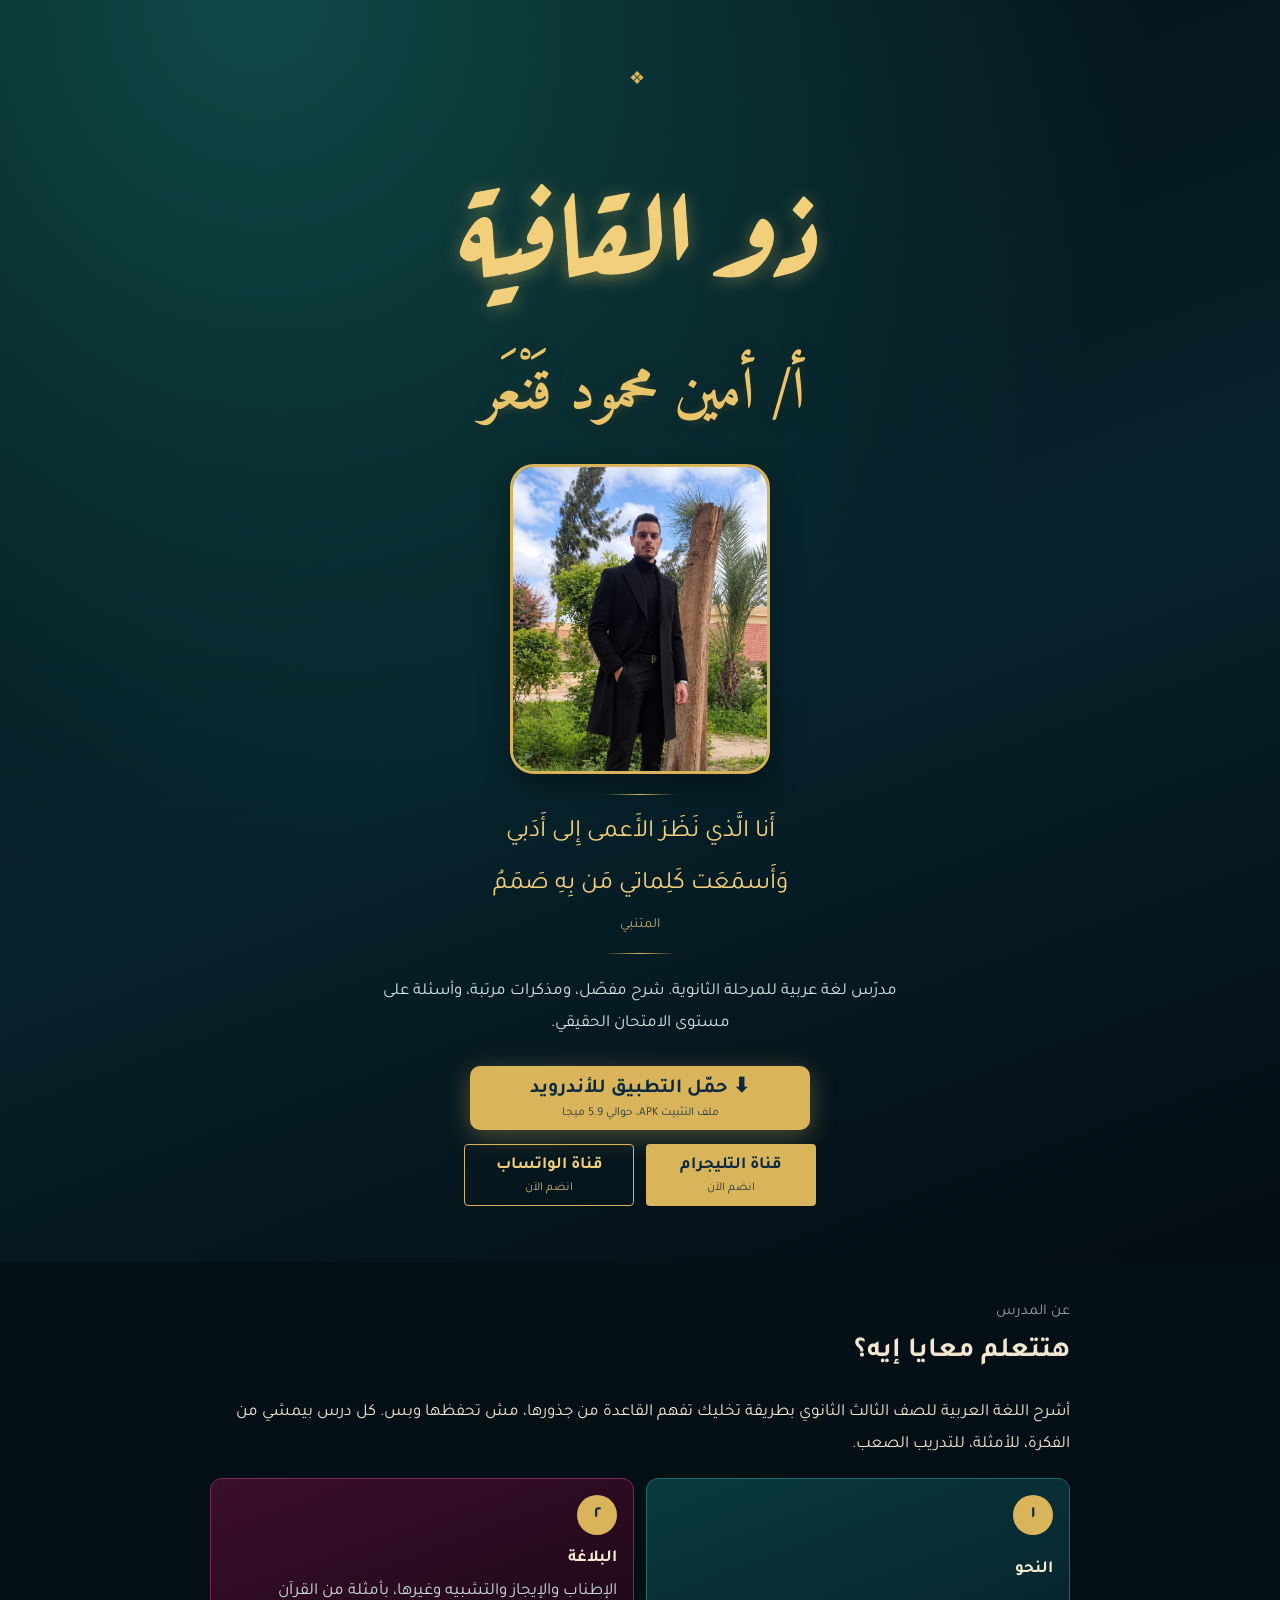
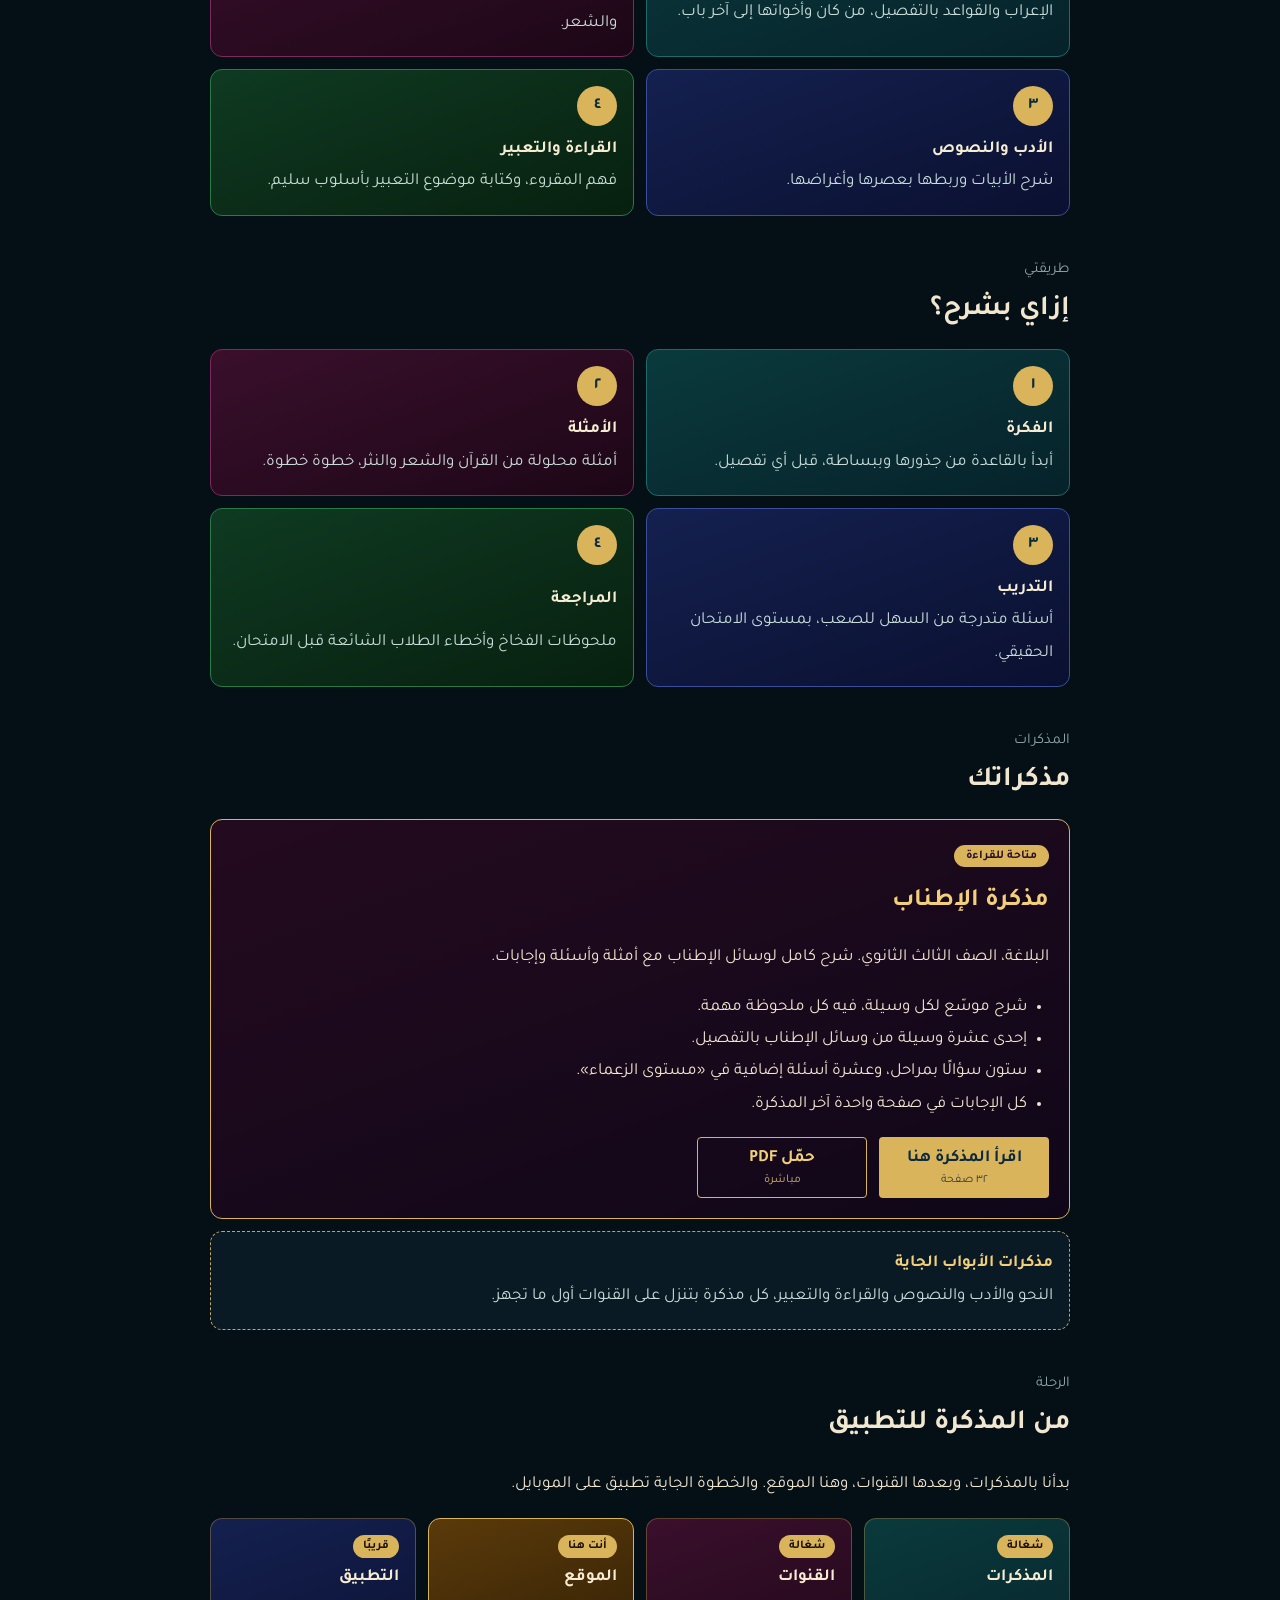
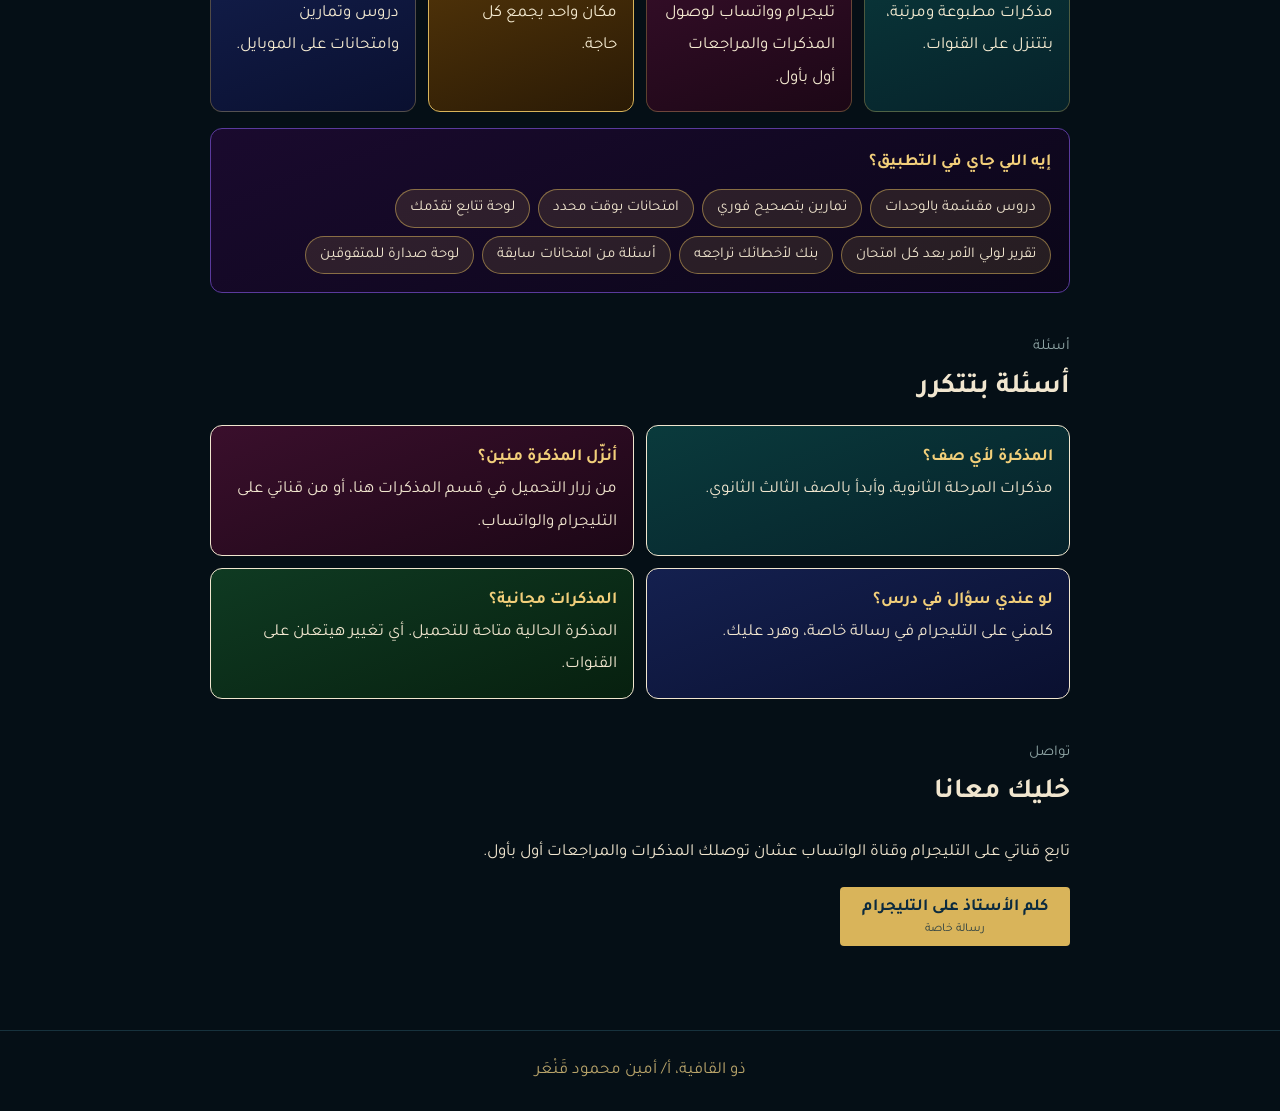
==== index.html @ b5feafe2 "Memo v7, APK" ====
<!doctype html><html lang="ar" dir="rtl"><head><meta charset="utf-8"><meta name="viewport" content="width=device-width,initial-scale=1"><title>ذو القافية | أ/ أمين محمود قَنْعَر، مدرّس لغة عربية للثانوية</title><meta name="description" content="مدرّس لغة عربية للمرحلة الثانوية. شرح مفصّل، ومذكرات مرتبة، وأسئلة على مستوى الامتحان الحقيقي."><meta name="theme-color" content="#050f16"><link rel="manifest" href="/manifest.webmanifest"><link rel="apple-touch-icon" href="/icons/apple-touch-icon.png"><meta name="mobile-web-app-capable" content="yes"><meta name="apple-mobile-web-app-capable" content="yes"><meta property="og:title" content="ذو القافية | أ/ أمين محمود قَنْعَر، مدرّس لغة عربية للثانوية"><meta property="og:description" content="مدرّس لغة عربية للمرحلة الثانوية. شرح مفصّل، ومذكرات مرتبة، وأسئلة على مستوى الامتحان الحقيقي."><meta property="og:locale" content="ar_EG"><link rel="preload" href="/fonts/Tajawal-Regular.ttf" as="font" type="font/ttf" crossorigin><link rel="stylesheet" href="/style.css?v=3"></head><body>
<header class="hero"><div class="orn" aria-hidden="true">❖</div><h1 class="brand"><img src="/img/title.png" alt="ذو القافية" width="1000" height="429"></h1><p class="name"><img src="/img/name.png?v=2" alt="أ/ أمين محمود قَنْعَر" width="500" height="115"></p><div class="photo"><img src="/img/amin.jpg" alt="أ/ أمين محمود قَنْعَر، بمعطف أسود في حديقة"></div>
<blockquote class="verse" style="margin-inline:auto"><span>أَنا الَّذي نَظَرَ الأَعمى إِلى أَدَبي</span><span>وَأَسمَعَت كَلِماتي مَن بِهِ صَمَمُ</span><cite>المتنبي</cite></blockquote>
<p class="bio">مدرّس لغة عربية للمرحلة الثانوية. شرح مفصّل، ومذكرات مرتبة، وأسئلة على مستوى الامتحان الحقيقي.</p><div class="apk"><a class="btn gold big" href="/app/Zualqafya.apk" download="Zualqafya.apk">⬇ حمّل التطبيق للأندرويد <small>ملف التثبيت APK، حوالي 5.9 ميجا</small></a></div><div class="actions"><a class="btn gold" href="https://t.me/zualqafya" target="_blank" rel="noopener">قناة التليجرام <small>انضم الآن</small></a><a class="btn ghost" href="https://whatsapp.com/channel/0029VbE182kFcow2emU0O00c" target="_blank" rel="noopener">قناة الواتساب <small>انضم الآن</small></a></div></header>
<main class="wrap">
<section class="blk"><p class="lab">عن المدرس</p><h2>هتتعلم معايا إيه؟</h2><p>أشرح اللغة العربية للصف الثالث الثانوي بطريقة تخليك تفهم القاعدة من جذورها، مش تحفظها وبس. كل درس بيمشي من الفكرة، للأمثلة، للتدريب الصعب.</p><div class="grid"><div class="card t0"><span class="num">١</span><strong>النحو</strong><span class="d">الإعراب والقواعد بالتفصيل، من كان وأخواتها إلى آخر باب.</span></div><div class="card t1"><span class="num">٢</span><strong>البلاغة</strong><span class="d">الإطناب والإيجاز والتشبيه وغيرها، بأمثلة من القرآن والشعر.</span></div><div class="card t2"><span class="num">٣</span><strong>الأدب والنصوص</strong><span class="d">شرح الأبيات وربطها بعصرها وأغراضها.</span></div><div class="card t3"><span class="num">٤</span><strong>القراءة والتعبير</strong><span class="d">فهم المقروء، وكتابة موضوع التعبير بأسلوب سليم.</span></div></div></section>
<section class="blk"><p class="lab">طريقتي</p><h2>إزاي بشرح؟</h2><div class="grid"><div class="card t0"><span class="num">١</span><strong>الفكرة</strong><span class="d">أبدأ بالقاعدة من جذورها وببساطة، قبل أي تفصيل.</span></div><div class="card t1"><span class="num">٢</span><strong>الأمثلة</strong><span class="d">أمثلة محلولة من القرآن والشعر والنثر، خطوة خطوة.</span></div><div class="card t2"><span class="num">٣</span><strong>التدريب</strong><span class="d">أسئلة متدرجة من السهل للصعب، بمستوى الامتحان الحقيقي.</span></div><div class="card t3"><span class="num">٤</span><strong>المراجعة</strong><span class="d">ملحوظات الفخاخ وأخطاء الطلاب الشائعة قبل الامتحان.</span></div></div></section>
<section class="blk" id="notes"><p class="lab">المذكرات</p><h2>مذكراتك</h2><div class="note"><span class="badge">متاحة للقراءة</span><h3>مذكرة الإطناب</h3><p>البلاغة، الصف الثالث الثانوي. شرح كامل لوسائل الإطناب مع أمثلة وأسئلة وإجابات.</p><ul><li>شرح موسّع لكل وسيلة، فيه كل ملحوظة مهمة.</li><li>إحدى عشرة وسيلة من وسائل الإطناب بالتفصيل.</li><li>ستون سؤالًا بمراحل، وعشرة أسئلة إضافية في «مستوى الزعماء».</li><li>كل الإجابات في صفحة واحدة آخر المذكرة.</li></ul><div class="actions" style="justify-content:flex-start;margin-top:16px"><a class="btn gold" href="/itnab/">اقرأ المذكرة هنا <small>٣٢ صفحة</small></a><a class="btn ghost" href="/itnab/Itnab-memo.pdf" download="مذكرة-الإطناب.pdf">حمّل PDF <small>مباشرة</small></a></div></div><div class="soon"><strong>مذكرات الأبواب الجاية</strong>النحو والأدب والنصوص والقراءة والتعبير، كل مذكرة بتنزل على القنوات أول ما تجهز.</div></section>
<section class="blk"><p class="lab">الرحلة</p><h2>من المذكرة للتطبيق</h2><p>بدأنا بالمذكرات، وبعدها القنوات، وهنا الموقع. والخطوة الجاية تطبيق على الموبايل.</p><ol class="road"><li class="rd t0"><span class="st">شغالة</span><strong>المذكرات</strong><span>مذكرات مطبوعة ومرتبة، بتتنزل على القنوات.</span></li><li class="rd t1"><span class="st">شغالة</span><strong>القنوات</strong><span>تليجرام وواتساب لوصول المذكرات والمراجعات أول بأول.</span></li><li class="rd t2"><span class="st">أنت هنا</span><strong>الموقع</strong><span>مكان واحد يجمع كل حاجة.</span></li><li class="rd t3"><span class="st">قريبًا</span><strong>التطبيق</strong><span>دروس وتمارين وامتحانات على الموبايل.</span></li></ol><div class="app"><strong>إيه اللي جاي في التطبيق؟</strong><ul class="chips"><li>دروس مقسّمة بالوحدات</li><li>تمارين بتصحيح فوري</li><li>امتحانات بوقت محدد</li><li>لوحة تتابع تقدّمك</li><li>تقرير لولي الأمر بعد كل امتحان</li><li>بنك لأخطائك تراجعه</li><li>أسئلة من امتحانات سابقة</li><li>لوحة صدارة للمتفوقين</li></ul></div></section>
<section class="blk"><p class="lab">أسئلة</p><h2>أسئلة بتتكرر</h2><div class="faq"><div class="q t0"><strong>المذكرة لأي صف؟</strong><span>مذكرات المرحلة الثانوية، وأبدأ بالصف الثالث الثانوي.</span></div><div class="q t1"><strong>أنزّل المذكرة منين؟</strong><span>من زرار التحميل في قسم المذكرات هنا، أو من قناتي على التليجرام والواتساب.</span></div><div class="q t2"><strong>لو عندي سؤال في درس؟</strong><span>كلمني على التليجرام في رسالة خاصة، وهرد عليك.</span></div><div class="q t3"><strong>المذكرات مجانية؟</strong><span>المذكرة الحالية متاحة للتحميل. أي تغيير هيتعلن على القنوات.</span></div></div></section>
<section class="blk"><p class="lab">تواصل</p><h2>خليك معانا</h2><p>تابع قناتي على التليجرام وقناة الواتساب عشان توصلك المذكرات والمراجعات أول بأول.</p><div class="actions" style="justify-content:flex-start"><a class="btn gold" href="https://t.me/AMAK_4" target="_blank" rel="noopener">كلم الأستاذ على التليجرام <small>رسالة خاصة</small></a></div></section>
</main><footer>ذو القافية، أ/ أمين محمود قَنْعَر</footer><script>if('serviceWorker' in navigator){addEventListener('load',()=>navigator.serviceWorker.register('/sw.js'))}</script></body></html>
---- style.css ----
@font-face{font-family:Tajawal;font-weight:400;src:url(/fonts/Tajawal-Regular.ttf) format("truetype");font-display:swap}
@font-face{font-family:Tajawal;font-weight:500;src:url(/fonts/Tajawal-Medium.ttf) format("truetype");font-display:swap}
@font-face{font-family:Tajawal;font-weight:700;src:url(/fonts/Tajawal-Bold.ttf) format("truetype");font-display:swap}
*{box-sizing:border-box}
html,body{margin:0;background:#050f16;color:#f1e6cf;font-family:Tajawal,"Segoe UI",Tahoma,sans-serif;font-size:17px;line-height:1.9}
a{color:inherit}
.wrap{max-width:900px;margin:0 auto;padding:0 20px 40px}
.hero{text-align:center;color:#f6ecd2;padding:44px 20px 40px;background:radial-gradient(circle at 20% 0%,#0f4a48 0%,transparent 55%),linear-gradient(160deg,#040d14 0%,#07222b 55%,#040c12 100%)}
.orn{color:#d9b45a;letter-spacing:.3em;font-size:18px}
.brand{margin:8px 0 0;line-height:0}.brand img{display:block;width:min(100%,520px);height:auto;margin:0 auto}
.name{font-family:Amiri,serif;font-size:34px;line-height:1.5;margin:0 0 14px;font-weight:700;color:#e9c46a;letter-spacing:.5px;text-shadow:0 2px 14px rgba(233,196,106,.35)}
.photo{width:220px;height:260px;margin:20px auto;border-radius:24px;overflow:hidden;border:3px solid #d9b45a;box-shadow:0 10px 30px rgba(0,0,0,.4)}
.photo img{width:100%;height:100%;object-fit:cover;object-position:50% 22%;display:block}
.verse{margin:0 auto 22px;max-width:560px;display:flex;flex-direction:column;gap:4px;font-size:21px;color:#f2cf7a}
.verse:before,.verse:after{content:"";display:block;width:72px;height:1px;margin:0 auto;background:linear-gradient(90deg,transparent,#d9b45a,transparent)}
.verse:before{margin-bottom:10px}.verse:after{margin-top:10px}
.verse cite{font-style:normal;font-size:14px;color:#b9a46a}
.bio{max-width:520px;margin:0 auto 24px;color:#d7e4e2}
.actions{display:flex;flex-wrap:wrap;gap:12px;justify-content:center}
.btn{display:inline-flex;flex-direction:column;align-items:center;justify-content:center;min-height:48px;min-width:170px;padding:8px 22px;border-radius:4px;font-weight:700;text-decoration:none;line-height:1.5}
.btn small{font-weight:400;font-size:12px;opacity:.85}
.gold{background:#d9b45a;color:#0b2a3f}.ghost{border:1px solid #d9b45a;color:#f2cf7a}
.btn:hover{filter:brightness(1.1)}
section.blk{padding:36px 0 4px}
.lab{margin:0;color:#8fa5a5;font-size:15px}
h2{margin:0 0 10px;font-size:28px;font-weight:700;color:#f1e6cf}
.grid{display:grid;gap:12px;grid-template-columns:1fr;margin-top:12px}
.card{display:grid;grid-template-columns:40px 1fr;column-gap:12px;padding:16px;border-radius:12px;border:1px solid;color:#f6ecd2}
.card .num{grid-row:span 2;width:40px;height:40px;border-radius:50%;background:#d9b45a;color:#0b2a3f;display:flex;align-items:center;justify-content:center;font-weight:700}
.card .d{color:#c9dcd9}
.t0{background:linear-gradient(160deg,#0a3a3c,#06222a);border-color:#1d6a68}
.t1{background:linear-gradient(160deg,#3a0f2c,#1c0716);border-color:#7a2a5c}
.t2{background:linear-gradient(160deg,#14204f,#0a1030);border-color:#3a4f9c}
.t3{background:linear-gradient(160deg,#0f3a22,#07200f);border-color:#2a7a48}
.note{padding:20px;border-radius:12px;background:linear-gradient(160deg,#240a1e,#0f0719);border:1px solid #d9b45a}
.badge{display:inline-block;padding:0 12px;border-radius:99px;background:#d9b45a;color:#2a0f27;font-weight:700;font-size:12px}
.note h3{margin:6px 0 8px;font-size:25px;color:#f2cf7a}
.note ul{padding-inline-start:22px;margin:8px 0}
.soon{margin-top:12px;padding:16px;border-radius:12px;background:#0a1a24;border:1px dashed #b9a46a;color:#c9dcd9}
.soon strong{display:block;color:#f2cf7a}
.road{list-style:none;margin:16px 0;padding:0;display:grid;gap:12px;grid-template-columns:1fr}
.road li.rd{display:flex;flex-direction:column;gap:4px;padding:16px;border-radius:12px;border:1px solid #d9b45a55;color:#f6ecd2}
.road .st{align-self:flex-start;padding:0 10px;border-radius:99px;background:#d9b45a;color:#1a0f05;font-size:12px;font-weight:700}
.app{padding:18px;border-radius:12px;background:linear-gradient(160deg,#1a0a2e,#0a0618);border:1px solid #5a3a9c}
.app strong{display:block;color:#f2cf7a;margin-bottom:10px}
.chips{list-style:none;margin:0;padding:0;display:flex;flex-wrap:wrap;gap:8px}
.chips li{padding:4px 14px;border-radius:99px;background:#d9b45a22;border:1px solid #d9b45a88;font-size:15px}
.faq{display:grid;gap:12px}
.q{padding:16px;border-radius:12px;border:1px solid;display:flex;flex-direction:column}.q strong{color:#f2cf7a}
footer{margin-top:40px;padding:24px 20px;text-align:center;color:#b9a46a;border-top:1px solid #17323d}
.pages{display:grid;gap:20px;max-width:760px;margin:0 auto}
.page{margin:0;scroll-margin-top:16px}.page img{display:block;width:100%;height:auto;border-radius:6px;border:1px solid #d9b45a55;background:#fff;box-shadow:0 8px 24px rgba(0,0,0,.45)}
.page figcaption{margin-top:6px;text-align:center;color:#8fa5a5;font-size:14px}
.jump{display:flex;flex-wrap:wrap;gap:6px;margin:12px 0 20px}
.jump a{min-width:38px;padding:4px 0;text-align:center;border-radius:8px;background:#08222b;border:1px solid #17434b;color:#f2cf7a;text-decoration:none}
.vh{font-size:30px;color:#f2cf7a;margin:4px 0 6px}
@media(min-width:768px){.grid,.faq{grid-template-columns:repeat(2,1fr)}.card{grid-template-columns:1fr}.card .num{grid-row:auto;margin-bottom:8px}.road{grid-template-columns:repeat(4,1fr)}.hero{padding:64px 36px 56px}.photo{width:260px;height:310px}.verse{font-size:25px}}
.road li.t0{background:linear-gradient(160deg,#0a3a3c,#06222a)}.road li.t1{background:linear-gradient(160deg,#3a0f2c,#1c0716)}.road li.t2{background:linear-gradient(160deg,#5a3a0a,#2a1a05);border-color:#d9b45a}.road li.t3{background:linear-gradient(160deg,#14204f,#0a1030)}
.q.t0,.q.t1,.q.t2,.q.t3{border-width:1px}

.name{margin:0 0 14px;line-height:0}.name img{max-width:86%;height:auto}

.apk{display:flex;justify-content:center;margin:26px 0 14px}.btn.big{min-width:min(86%,340px);min-height:60px;font-size:20px;border-radius:10px;box-shadow:0 6px 26px rgba(217,180,90,.35)}
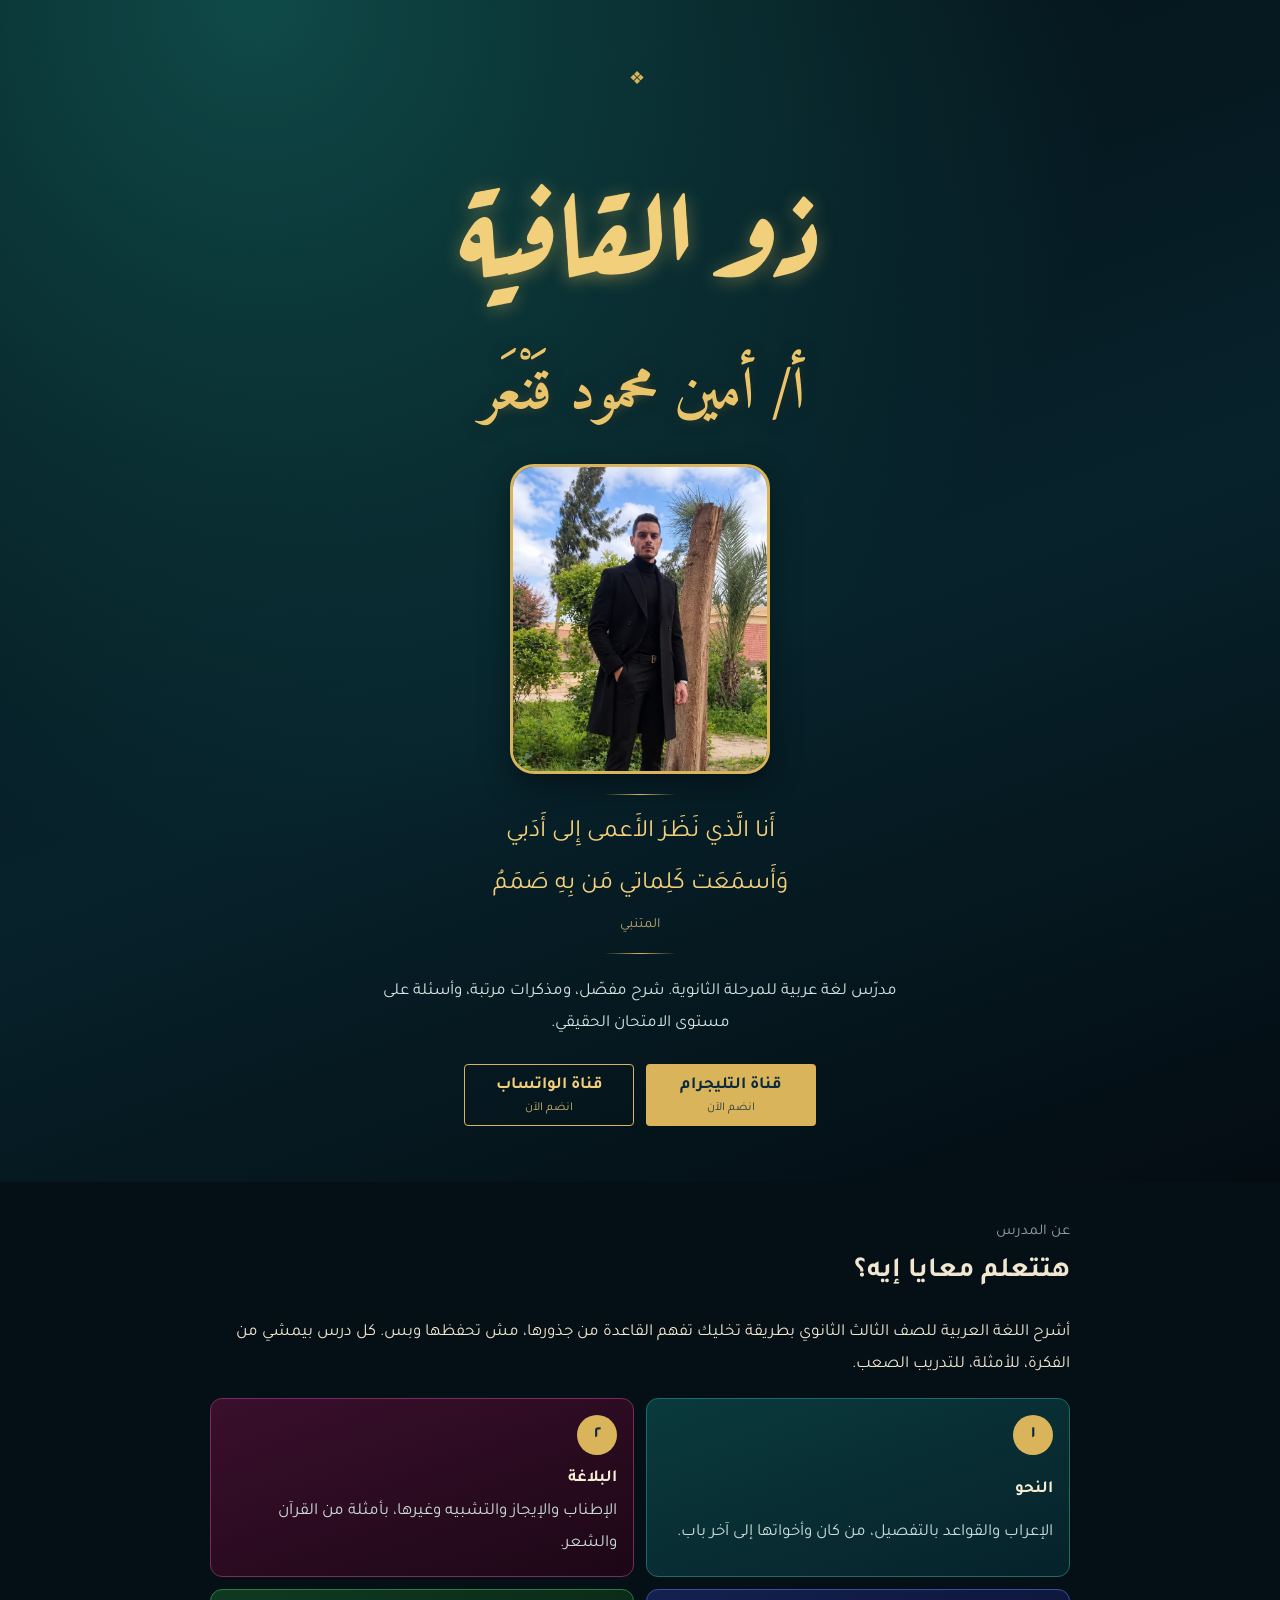
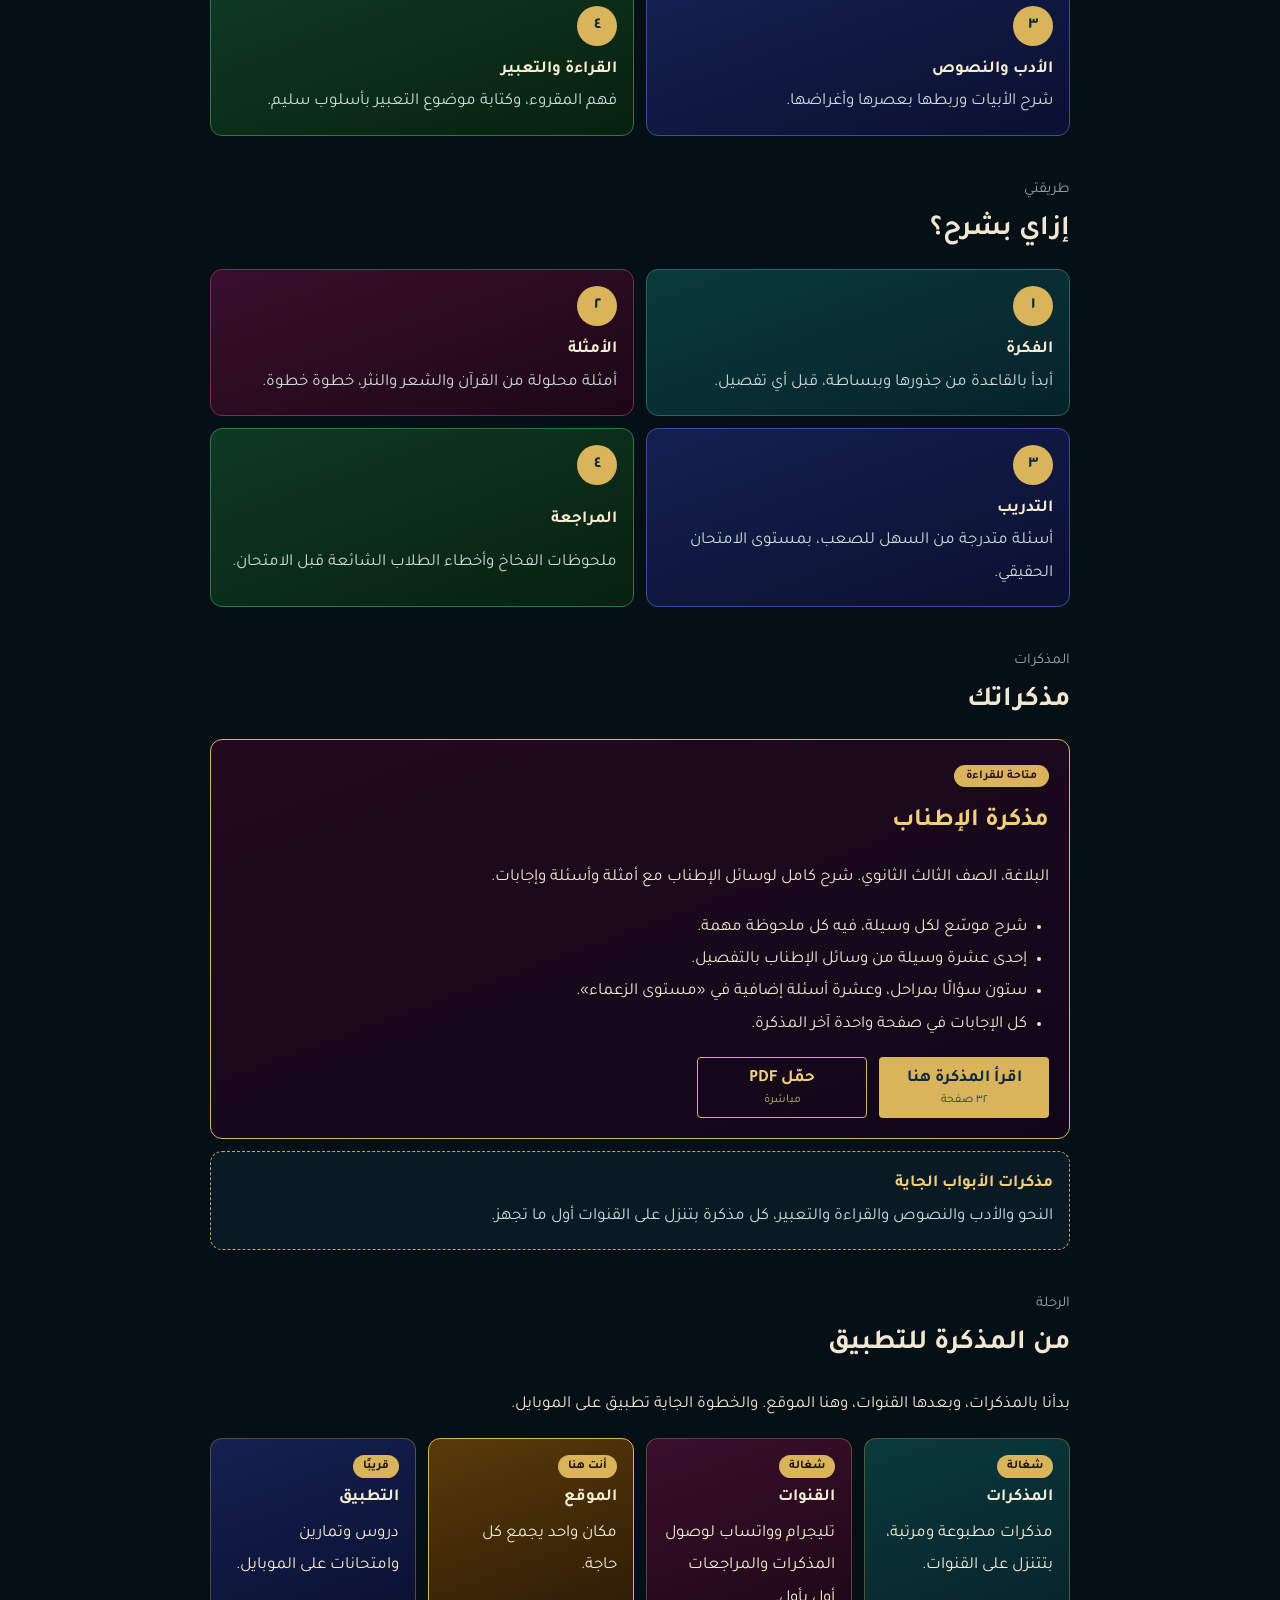
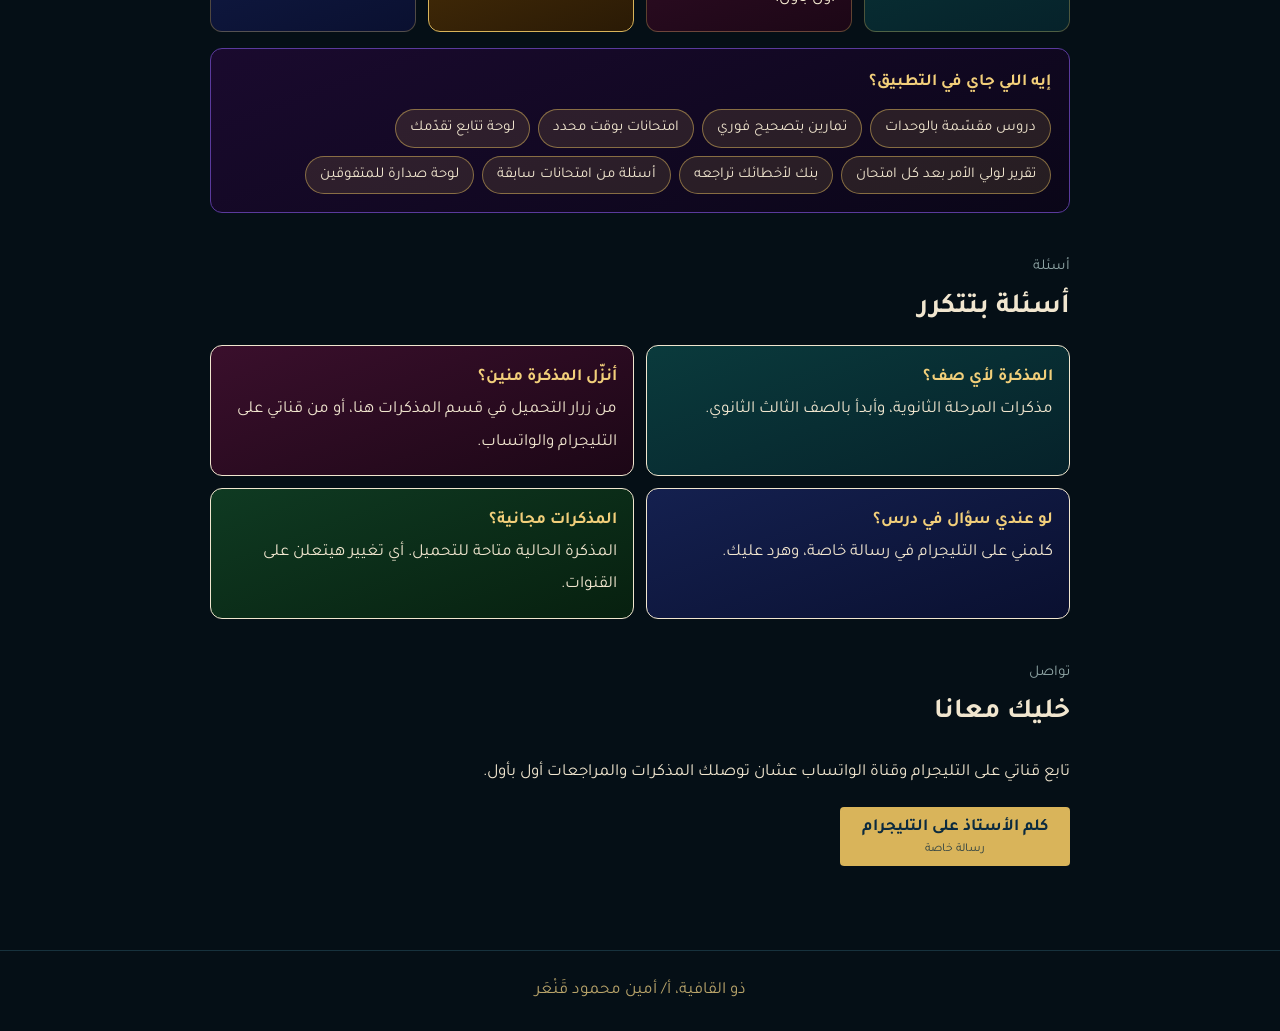
==== commit bab9f351: "Memo v7 (no apk test)" ====
--- a/index.html
+++ b/index.html
@@ -1,7 +1,7 @@
 <!doctype html><html lang="ar" dir="rtl"><head><meta charset="utf-8"><meta name="viewport" content="width=device-width,initial-scale=1"><title>ذو القافية | أ/ أمين محمود قَنْعَر، مدرّس لغة عربية للثانوية</title><meta name="description" content="مدرّس لغة عربية للمرحلة الثانوية. شرح مفصّل، ومذكرات مرتبة، وأسئلة على مستوى الامتحان الحقيقي."><meta name="theme-color" content="#050f16"><link rel="manifest" href="/manifest.webmanifest"><link rel="apple-touch-icon" href="/icons/apple-touch-icon.png"><meta name="mobile-web-app-capable" content="yes"><meta name="apple-mobile-web-app-capable" content="yes"><meta property="og:title" content="ذو القافية | أ/ أمين محمود قَنْعَر، مدرّس لغة عربية للثانوية"><meta property="og:description" content="مدرّس لغة عربية للمرحلة الثانوية. شرح مفصّل، ومذكرات مرتبة، وأسئلة على مستوى الامتحان الحقيقي."><meta property="og:locale" content="ar_EG"><link rel="preload" href="/fonts/Tajawal-Regular.ttf" as="font" type="font/ttf" crossorigin><link rel="stylesheet" href="/style.css?v=3"></head><body>
 <header class="hero"><div class="orn" aria-hidden="true">❖</div><h1 class="brand"><img src="/img/title.png" alt="ذو القافية" width="1000" height="429"></h1><p class="name"><img src="/img/name.png?v=2" alt="أ/ أمين محمود قَنْعَر" width="500" height="115"></p><div class="photo"><img src="/img/amin.jpg" alt="أ/ أمين محمود قَنْعَر، بمعطف أسود في حديقة"></div>
 <blockquote class="verse" style="margin-inline:auto"><span>أَنا الَّذي نَظَرَ الأَعمى إِلى أَدَبي</span><span>وَأَسمَعَت كَلِماتي مَن بِهِ صَمَمُ</span><cite>المتنبي</cite></blockquote>
-<p class="bio">مدرّس لغة عربية للمرحلة الثانوية. شرح مفصّل، ومذكرات مرتبة، وأسئلة على مستوى الامتحان الحقيقي.</p><div class="apk"><a class="btn gold big" href="/app/Zualqafya.apk" download="Zualqafya.apk">⬇ حمّل التطبيق للأندرويد <small>ملف التثبيت APK، حوالي 5.9 ميجا</small></a></div><div class="actions"><a class="btn gold" href="https://t.me/zualqafya" target="_blank" rel="noopener">قناة التليجرام <small>انضم الآن</small></a><a class="btn ghost" href="https://whatsapp.com/channel/0029VbE182kFcow2emU0O00c" target="_blank" rel="noopener">قناة الواتساب <small>انضم الآن</small></a></div></header>
+<p class="bio">مدرّس لغة عربية للمرحلة الثانوية. شرح مفصّل، ومذكرات مرتبة، وأسئلة على مستوى الامتحان الحقيقي.</p><div class="actions"><a class="btn gold" href="https://t.me/zualqafya" target="_blank" rel="noopener">قناة التليجرام <small>انضم الآن</small></a><a class="btn ghost" href="https://whatsapp.com/channel/0029VbE182kFcow2emU0O00c" target="_blank" rel="noopener">قناة الواتساب <small>انضم الآن</small></a></div></header>
 <main class="wrap">
 <section class="blk"><p class="lab">عن المدرس</p><h2>هتتعلم معايا إيه؟</h2><p>أشرح اللغة العربية للصف الثالث الثانوي بطريقة تخليك تفهم القاعدة من جذورها، مش تحفظها وبس. كل درس بيمشي من الفكرة، للأمثلة، للتدريب الصعب.</p><div class="grid"><div class="card t0"><span class="num">١</span><strong>النحو</strong><span class="d">الإعراب والقواعد بالتفصيل، من كان وأخواتها إلى آخر باب.</span></div><div class="card t1"><span class="num">٢</span><strong>البلاغة</strong><span class="d">الإطناب والإيجاز والتشبيه وغيرها، بأمثلة من القرآن والشعر.</span></div><div class="card t2"><span class="num">٣</span><strong>الأدب والنصوص</strong><span class="d">شرح الأبيات وربطها بعصرها وأغراضها.</span></div><div class="card t3"><span class="num">٤</span><strong>القراءة والتعبير</strong><span class="d">فهم المقروء، وكتابة موضوع التعبير بأسلوب سليم.</span></div></div></section>
 <section class="blk"><p class="lab">طريقتي</p><h2>إزاي بشرح؟</h2><div class="grid"><div class="card t0"><span class="num">١</span><strong>الفكرة</strong><span class="d">أبدأ بالقاعدة من جذورها وببساطة، قبل أي تفصيل.</span></div><div class="card t1"><span class="num">٢</span><strong>الأمثلة</strong><span class="d">أمثلة محلولة من القرآن والشعر والنثر، خطوة خطوة.</span></div><div class="card t2"><span class="num">٣</span><strong>التدريب</strong><span class="d">أسئلة متدرجة من السهل للصعب، بمستوى الامتحان الحقيقي.</span></div><div class="card t3"><span class="num">٤</span><strong>المراجعة</strong><span class="d">ملحوظات الفخاخ وأخطاء الطلاب الشائعة قبل الامتحان.</span></div></div></section>
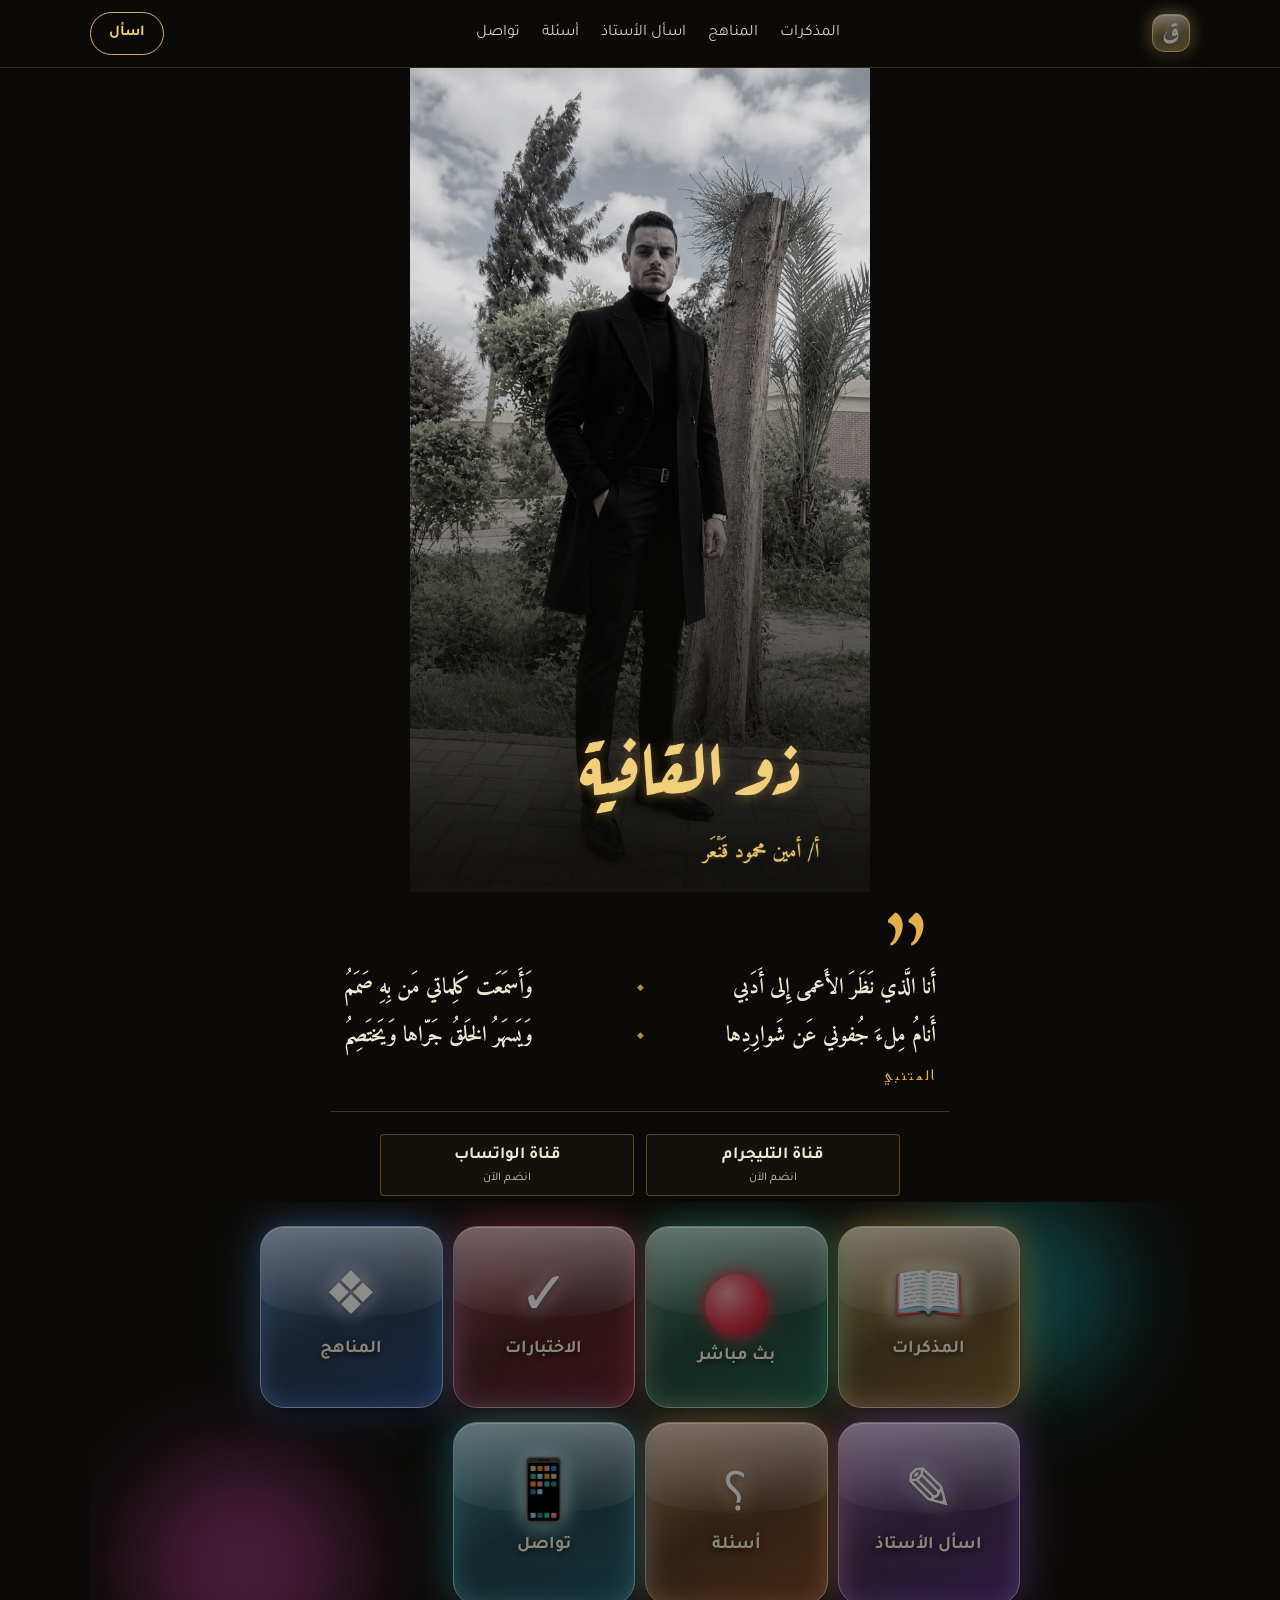
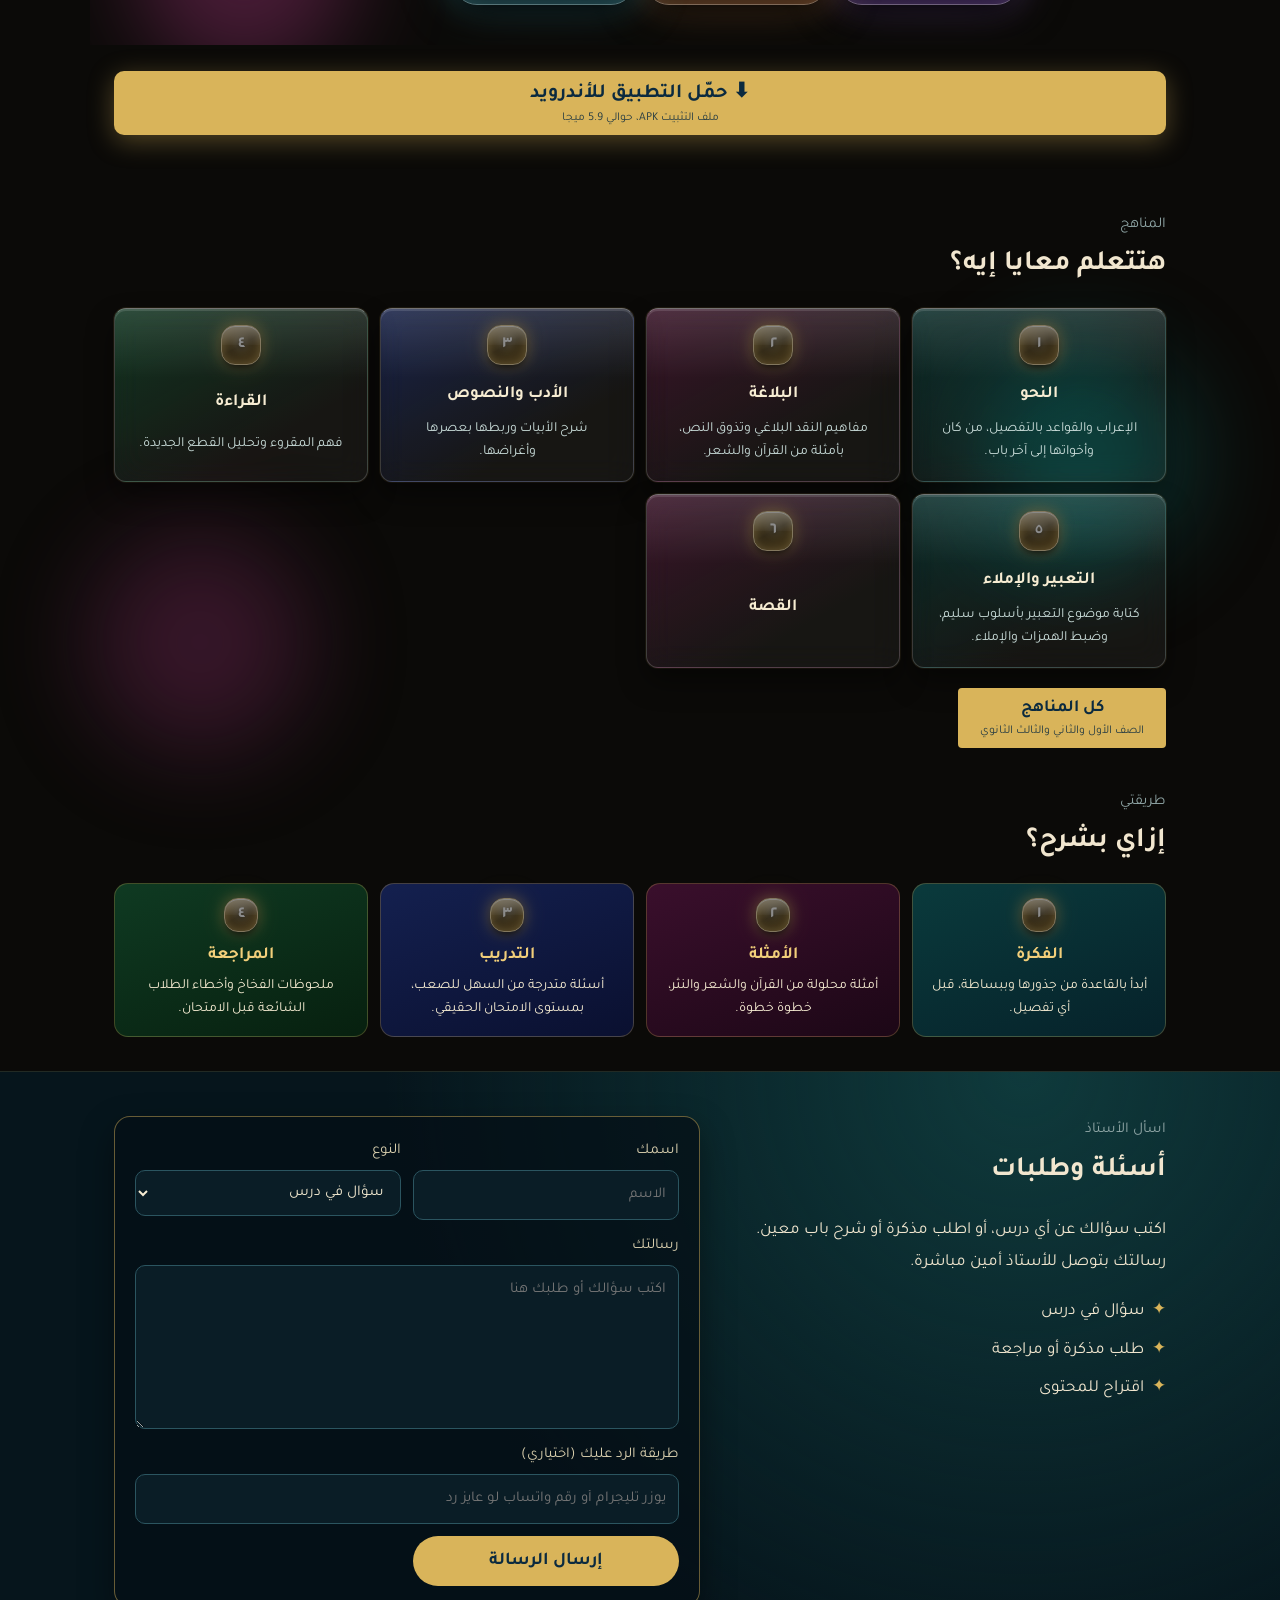
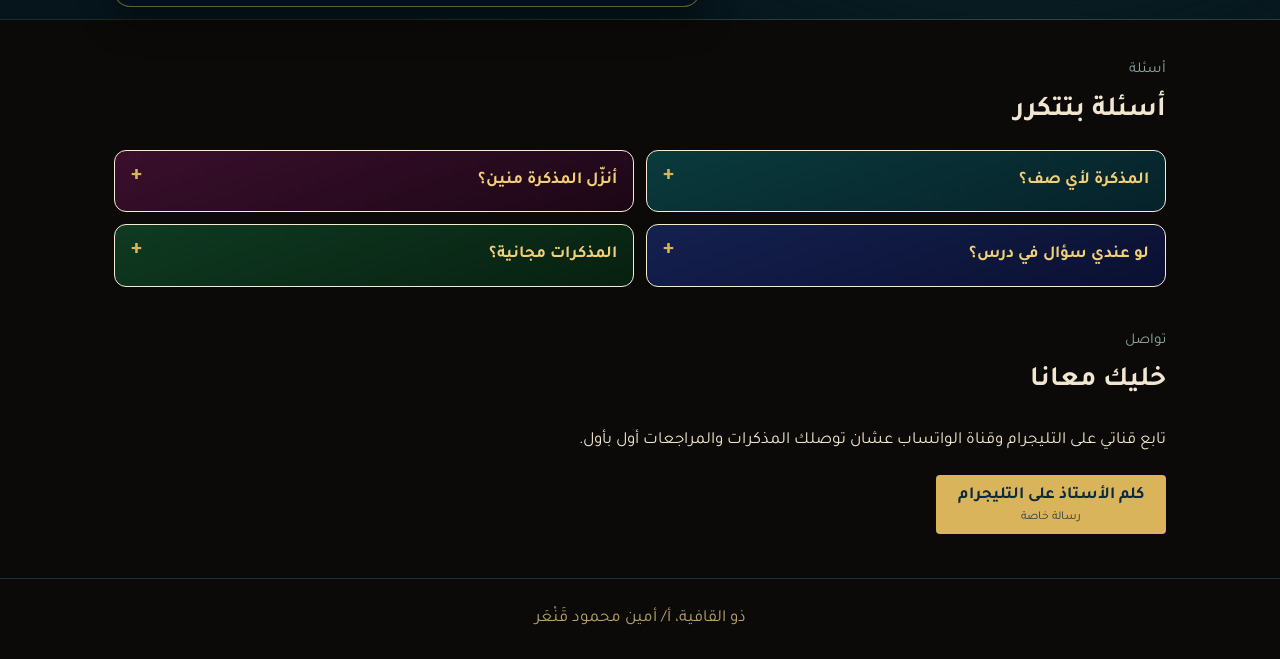
==== commit aa30b898: "concepts" ====
--- a/index.html
+++ b/index.html
@@ -1,12 +1,47 @@
-<!doctype html><html lang="ar" dir="rtl"><head><meta charset="utf-8"><meta name="viewport" content="width=device-width,initial-scale=1"><title>ذو القافية | أ/ أمين محمود قَنْعَر، مدرّس لغة عربية للثانوية</title><meta name="description" content="مدرّس لغة عربية للمرحلة الثانوية. شرح مفصّل، ومذكرات مرتبة، وأسئلة على مستوى الامتحان الحقيقي."><meta name="theme-color" content="#050f16"><link rel="manifest" href="/manifest.webmanifest"><link rel="apple-touch-icon" href="/icons/apple-touch-icon.png"><meta name="mobile-web-app-capable" content="yes"><meta name="apple-mobile-web-app-capable" content="yes"><meta property="og:title" content="ذو القافية | أ/ أمين محمود قَنْعَر، مدرّس لغة عربية للثانوية"><meta property="og:description" content="مدرّس لغة عربية للمرحلة الثانوية. شرح مفصّل، ومذكرات مرتبة، وأسئلة على مستوى الامتحان الحقيقي."><meta property="og:locale" content="ar_EG"><link rel="preload" href="/fonts/Tajawal-Regular.ttf" as="font" type="font/ttf" crossorigin><link rel="stylesheet" href="/style.css?v=3"></head><body>
-<header class="hero"><div class="orn" aria-hidden="true">❖</div><h1 class="brand"><img src="/img/title.png" alt="ذو القافية" width="1000" height="429"></h1><p class="name"><img src="/img/name.png?v=2" alt="أ/ أمين محمود قَنْعَر" width="500" height="115"></p><div class="photo"><img src="/img/amin.jpg" alt="أ/ أمين محمود قَنْعَر، بمعطف أسود في حديقة"></div>
-<blockquote class="verse" style="margin-inline:auto"><span>أَنا الَّذي نَظَرَ الأَعمى إِلى أَدَبي</span><span>وَأَسمَعَت كَلِماتي مَن بِهِ صَمَمُ</span><cite>المتنبي</cite></blockquote>
-<p class="bio">مدرّس لغة عربية للمرحلة الثانوية. شرح مفصّل، ومذكرات مرتبة، وأسئلة على مستوى الامتحان الحقيقي.</p><div class="actions"><a class="btn gold" href="https://t.me/zualqafya" target="_blank" rel="noopener">قناة التليجرام <small>انضم الآن</small></a><a class="btn ghost" href="https://whatsapp.com/channel/0029VbE182kFcow2emU0O00c" target="_blank" rel="noopener">قناة الواتساب <small>انضم الآن</small></a></div></header>
-<main class="wrap">
-<section class="blk"><p class="lab">عن المدرس</p><h2>هتتعلم معايا إيه؟</h2><p>أشرح اللغة العربية للصف الثالث الثانوي بطريقة تخليك تفهم القاعدة من جذورها، مش تحفظها وبس. كل درس بيمشي من الفكرة، للأمثلة، للتدريب الصعب.</p><div class="grid"><div class="card t0"><span class="num">١</span><strong>النحو</strong><span class="d">الإعراب والقواعد بالتفصيل، من كان وأخواتها إلى آخر باب.</span></div><div class="card t1"><span class="num">٢</span><strong>البلاغة</strong><span class="d">الإطناب والإيجاز والتشبيه وغيرها، بأمثلة من القرآن والشعر.</span></div><div class="card t2"><span class="num">٣</span><strong>الأدب والنصوص</strong><span class="d">شرح الأبيات وربطها بعصرها وأغراضها.</span></div><div class="card t3"><span class="num">٤</span><strong>القراءة والتعبير</strong><span class="d">فهم المقروء، وكتابة موضوع التعبير بأسلوب سليم.</span></div></div></section>
-<section class="blk"><p class="lab">طريقتي</p><h2>إزاي بشرح؟</h2><div class="grid"><div class="card t0"><span class="num">١</span><strong>الفكرة</strong><span class="d">أبدأ بالقاعدة من جذورها وببساطة، قبل أي تفصيل.</span></div><div class="card t1"><span class="num">٢</span><strong>الأمثلة</strong><span class="d">أمثلة محلولة من القرآن والشعر والنثر، خطوة خطوة.</span></div><div class="card t2"><span class="num">٣</span><strong>التدريب</strong><span class="d">أسئلة متدرجة من السهل للصعب، بمستوى الامتحان الحقيقي.</span></div><div class="card t3"><span class="num">٤</span><strong>المراجعة</strong><span class="d">ملحوظات الفخاخ وأخطاء الطلاب الشائعة قبل الامتحان.</span></div></div></section>
-<section class="blk" id="notes"><p class="lab">المذكرات</p><h2>مذكراتك</h2><div class="note"><span class="badge">متاحة للقراءة</span><h3>مذكرة الإطناب</h3><p>البلاغة، الصف الثالث الثانوي. شرح كامل لوسائل الإطناب مع أمثلة وأسئلة وإجابات.</p><ul><li>شرح موسّع لكل وسيلة، فيه كل ملحوظة مهمة.</li><li>إحدى عشرة وسيلة من وسائل الإطناب بالتفصيل.</li><li>ستون سؤالًا بمراحل، وعشرة أسئلة إضافية في «مستوى الزعماء».</li><li>كل الإجابات في صفحة واحدة آخر المذكرة.</li></ul><div class="actions" style="justify-content:flex-start;margin-top:16px"><a class="btn gold" href="/itnab/">اقرأ المذكرة هنا <small>٣٢ صفحة</small></a><a class="btn ghost" href="/itnab/Itnab-memo.pdf" download="مذكرة-الإطناب.pdf">حمّل PDF <small>مباشرة</small></a></div></div><div class="soon"><strong>مذكرات الأبواب الجاية</strong>النحو والأدب والنصوص والقراءة والتعبير، كل مذكرة بتنزل على القنوات أول ما تجهز.</div></section>
-<section class="blk"><p class="lab">الرحلة</p><h2>من المذكرة للتطبيق</h2><p>بدأنا بالمذكرات، وبعدها القنوات، وهنا الموقع. والخطوة الجاية تطبيق على الموبايل.</p><ol class="road"><li class="rd t0"><span class="st">شغالة</span><strong>المذكرات</strong><span>مذكرات مطبوعة ومرتبة، بتتنزل على القنوات.</span></li><li class="rd t1"><span class="st">شغالة</span><strong>القنوات</strong><span>تليجرام وواتساب لوصول المذكرات والمراجعات أول بأول.</span></li><li class="rd t2"><span class="st">أنت هنا</span><strong>الموقع</strong><span>مكان واحد يجمع كل حاجة.</span></li><li class="rd t3"><span class="st">قريبًا</span><strong>التطبيق</strong><span>دروس وتمارين وامتحانات على الموبايل.</span></li></ol><div class="app"><strong>إيه اللي جاي في التطبيق؟</strong><ul class="chips"><li>دروس مقسّمة بالوحدات</li><li>تمارين بتصحيح فوري</li><li>امتحانات بوقت محدد</li><li>لوحة تتابع تقدّمك</li><li>تقرير لولي الأمر بعد كل امتحان</li><li>بنك لأخطائك تراجعه</li><li>أسئلة من امتحانات سابقة</li><li>لوحة صدارة للمتفوقين</li></ul></div></section>
-<section class="blk"><p class="lab">أسئلة</p><h2>أسئلة بتتكرر</h2><div class="faq"><div class="q t0"><strong>المذكرة لأي صف؟</strong><span>مذكرات المرحلة الثانوية، وأبدأ بالصف الثالث الثانوي.</span></div><div class="q t1"><strong>أنزّل المذكرة منين؟</strong><span>من زرار التحميل في قسم المذكرات هنا، أو من قناتي على التليجرام والواتساب.</span></div><div class="q t2"><strong>لو عندي سؤال في درس؟</strong><span>كلمني على التليجرام في رسالة خاصة، وهرد عليك.</span></div><div class="q t3"><strong>المذكرات مجانية؟</strong><span>المذكرة الحالية متاحة للتحميل. أي تغيير هيتعلن على القنوات.</span></div></div></section>
-<section class="blk"><p class="lab">تواصل</p><h2>خليك معانا</h2><p>تابع قناتي على التليجرام وقناة الواتساب عشان توصلك المذكرات والمراجعات أول بأول.</p><div class="actions" style="justify-content:flex-start"><a class="btn gold" href="https://t.me/AMAK_4" target="_blank" rel="noopener">كلم الأستاذ على التليجرام <small>رسالة خاصة</small></a></div></section>
-</main><footer>ذو القافية، أ/ أمين محمود قَنْعَر</footer><script>if('serviceWorker' in navigator){addEventListener('load',()=>navigator.serviceWorker.register('/sw.js'))}</script></body></html>+<!doctype html><html lang="ar" dir="rtl"><head><meta charset="utf-8"><meta name="viewport" content="width=device-width,initial-scale=1"><title>ذو القافية | أ/ أمين محمود قَنْعَر، مدرّس لغة عربية للثانوية</title><meta name="description" content="مدرّس لغة عربية للمرحلة الثانوية. شرح مفصّل، ومذكرات مرتبة، وأسئلة على مستوى الامتحان الحقيقي."><meta name="theme-color" content="#0b0a08"><link rel="manifest" href="/manifest.webmanifest"><link rel="apple-touch-icon" href="/icons/apple-touch-icon.png"><meta name="mobile-web-app-capable" content="yes"><meta name="apple-mobile-web-app-capable" content="yes"><meta property="og:title" content="ذو القافية | أ/ أمين محمود قَنْعَر، مدرّس لغة عربية للثانوية"><meta property="og:description" content="مدرّس لغة عربية للمرحلة الثانوية. شرح مفصّل، ومذكرات مرتبة، وأسئلة على مستوى الامتحان الحقيقي."><meta property="og:locale" content="ar_EG"><link rel="preload" href="/fonts/Tajawal-Regular.ttf" as="font" type="font/ttf" crossorigin><link rel="stylesheet" href="/style.css?v=12"><link rel="stylesheet" href="/home3.css?v=16"></head><body>
+<nav class="top" aria-label="التنقل"><a class="logo" href="#top">ق</a><div class="links"><a href="/notes/">المذكرات</a><a href="/manahej/">المناهج</a><a href="#ask">اسأل الأستاذ</a><a href="#faq">أسئلة</a><a href="#contact">تواصل</a></div><a class="navbtn" href="#ask">اسأل</a></nav>
+<nav class="tabs" aria-label="التبويبات"><a href="#top"><i>⌂</i>الرئيسية</a><a href="/notes/"><i>▤</i>المذكرات</a><a href="#ask"><i>✎</i>اسأل</a><a href="#contact"><i>✆</i>تواصل</a></nav><header class="hero h3" id="top"><div class="cover"><img class="p" src="/img/amin.jpg" alt="أ/ أمين محمود قَنْعَر، بمعطف أسود في حديقة"><div class="ct"><h1 class="brand"><img src="/img/title.png" alt="ذو القافية" width="1000" height="429"></h1><p class="name"><img src="/img/name.png?v=2" alt="أ/ أمين محمود قَنْعَر" width="500" height="115"></p></div></div>
+<blockquote class="verse v3"><p class="bt"><span>أَنا الَّذي نَظَرَ الأَعمى إِلى أَدَبي</span><i aria-hidden="true">◆</i><span>وَأَسمَعَت كَلِماتي مَن بِهِ صَمَمُ</span></p><p class="bt"><span>أَنامُ مِلءَ جُفوني عَن شَوارِدِها</span><i aria-hidden="true">◆</i><span>وَيَسهَرُ الخَلقُ جَرّاها وَيَختَصِمُ</span></p><cite>المتنبي</cite></blockquote>
+<div class="actions"><a class="btn ch tg" href="https://t.me/zualqafya" target="_blank" rel="noopener">قناة التليجرام <small>انضم الآن</small></a><a class="btn ch wa" href="https://whatsapp.com/channel/0029VbE182kFcow2emU0O00c" target="_blank" rel="noopener">قناة الواتساب <small>انضم الآن</small></a></div></header><main>
+<section class="wrap iconsec" id="apps" aria-label="الأقسام"><div class="o8grid">
+<a class="o8" href="/notes/"><i>📖</i><b>المذكرات</b></a>
+<a class="o8" href="/live/"><i><u class="rd"></u></i><b>بث مباشر</b></a>
+<a class="o8" href="/quizzes/"><i>✓</i><b>الاختبارات</b></a>
+<a class="o8" href="/manahej/"><i>❖</i><b>المناهج</b></a>
+<a class="o8" href="#ask"><i>✎</i><b>اسأل الأستاذ</b></a>
+<a class="o8" href="#faq"><i>؟</i><b>أسئلة</b></a>
+<a class="o8" href="https://t.me/AMAK_4" target="_blank" rel="noopener"><i>📱</i><b>تواصل</b></a>
+</div></section>
+<div class="wrap apkrow"><div class="apk"><a class="btn gold big" href="https://github.com/zualqafya/zualqafya.github.io/releases/download/app-v1/Zualqafya.apk">⬇ حمّل التطبيق للأندرويد <small>ملف التثبيت APK، حوالي 5.9 ميجا</small></a></div></div>
+<section class="blk wrap" id="about"><p class="lab">المناهج</p><h2>هتتعلم معايا إيه؟</h2><div class="rail">
+<div class="card t0"><span class="num">١</span><strong>النحو</strong><span class="d">الإعراب والقواعد بالتفصيل، من كان وأخواتها إلى آخر باب.</span></div>
+<div class="card t1"><span class="num">٢</span><strong>البلاغة</strong><span class="d">مفاهيم النقد البلاغي وتذوق النص، بأمثلة من القرآن والشعر.</span></div>
+<div class="card t2"><span class="num">٣</span><strong>الأدب والنصوص</strong><span class="d">شرح الأبيات وربطها بعصرها وأغراضها.</span></div>
+<div class="card t3"><span class="num">٤</span><strong>القراءة</strong><span class="d">فهم المقروء وتحليل القطع الجديدة.</span></div>
+<div class="card t0"><span class="num">٥</span><strong>التعبير والإملاء</strong><span class="d">كتابة موضوع التعبير بأسلوب سليم، وضبط الهمزات والإملاء.</span></div>
+<div class="card t1"><span class="num">٦</span><strong>القصة</strong></div>
+</div><div class="actions" style="justify-content:flex-start;margin-top:6px"><a class="btn gold" href="/manahej/">كل المناهج <small>الصف الأول والثاني والثالث الثانوي</small></a></div></section>
+
+
+<section class="blk wrap" id="method"><p class="lab">طريقتي</p><h2>إزاي بشرح؟</h2><ol class="steps">
+<li class="t0"><b>١</b><strong>الفكرة</strong><span>أبدأ بالقاعدة من جذورها وببساطة، قبل أي تفصيل.</span></li>
+<li class="t1"><b>٢</b><strong>الأمثلة</strong><span>أمثلة محلولة من القرآن والشعر والنثر، خطوة خطوة.</span></li>
+<li class="t2"><b>٣</b><strong>التدريب</strong><span>أسئلة متدرجة من السهل للصعب، بمستوى الامتحان الحقيقي.</span></li>
+<li class="t3"><b>٤</b><strong>المراجعة</strong><span>ملحوظات الفخاخ وأخطاء الطلاب الشائعة قبل الامتحان.</span></li></ol></section>
+
+<section class="blk wide askwrap" id="ask"><div class="wrap askgrid"><div class="askintro"><p class="lab">اسأل الأستاذ</p><h2>أسئلة وطلبات</h2><p>اكتب سؤالك عن أي درس، أو اطلب مذكرة أو شرح باب معين. رسالتك بتوصل للأستاذ أمين مباشرة.</p><ul class="ticks"><li>سؤال في درس</li><li>طلب مذكرة أو مراجعة</li><li>اقتراح للمحتوى</li></ul></div>
+<form class="askform" id="askForm" action="https://api.web3forms.com/submit" method="POST"><input type="hidden" name="access_key" value="f89b6303-0b0e-40f5-9d43-8a4c0814f646"><input type="hidden" name="subject" value="سؤال جديد من موقع ذو القافية"><input type="hidden" name="from_name" value="موقع ذو القافية"><input type="checkbox" name="botcheck" class="hp" tabindex="-1" autocomplete="off">
+<label>اسمك<input name="name" required maxlength="60" placeholder="الاسم"></label>
+<label>النوع<select name="type"><option>سؤال في درس</option><option>طلب مذكرة أو شرح</option><option>اقتراح</option><option>أخرى</option></select></label>
+<label class="full">رسالتك<textarea name="message" required rows="5" maxlength="1500" placeholder="اكتب سؤالك أو طلبك هنا"></textarea></label>
+<label class="full">طريقة الرد عليك (اختياري)<input name="contact" maxlength="80" placeholder="يوزر تليجرام أو رقم واتساب لو عايز رد"></label>
+<button class="btn gold sendbtn" type="submit">إرسال الرسالة</button><p class="formmsg" id="formMsg" role="status"></p></form></div></section>
+
+<section class="blk wrap" id="faq"><p class="lab">أسئلة</p><h2>أسئلة بتتكرر</h2><div class="faq2">
+<details class="q t0"><summary>المذكرة لأي صف؟</summary><span>مذكرات المرحلة الثانوية، وأبدأ بالصف الثالث الثانوي.</span></details>
+<details class="q t1"><summary>أنزّل المذكرة منين؟</summary><span>من قسم المذكرات هنا (اضغط المذكرة ثم تحميل)، أو من قناتي على التليجرام والواتساب.</span></details>
+<details class="q t2"><summary>لو عندي سؤال في درس؟</summary><span>ابعته من صندوق «اسأل الأستاذ» فوق، أو كلمني على التليجرام في رسالة خاصة.</span></details>
+<details class="q t3"><summary>المذكرات مجانية؟</summary><span>المذكرة الحالية متاحة للتحميل. أي تغيير هيتعلن على القنوات.</span></details></div></section>
+
+<section class="blk wrap" id="contact"><p class="lab">تواصل</p><h2>خليك معانا</h2><p>تابع قناتي على التليجرام وقناة الواتساب عشان توصلك المذكرات والمراجعات أول بأول.</p><div class="actions" style="justify-content:flex-start"><a class="btn gold" href="https://t.me/AMAK_4" target="_blank" rel="noopener">كلم الأستاذ على التليجرام <small>رسالة خاصة</small></a></div></section>
+</main><script src="/fx.js" defer></script><footer class="foot">ذو القافية، أ/ أمين محمود قَنْعَر</footer><script>if('serviceWorker' in navigator){addEventListener('load',()=>navigator.serviceWorker.register('/sw.js'))}</script><script src="/app.js?v=3"></script></body></html>
--- a/style.css
+++ b/style.css
@@ -61,3 +61,161 @@
 .name{margin:0 0 14px;line-height:0}.name img{max-width:86%;height:auto}
 
 .apk{display:flex;justify-content:center;margin:26px 0 14px}.btn.big{min-width:min(86%,340px);min-height:60px;font-size:20px;border-radius:10px;box-shadow:0 6px 26px rgba(217,180,90,.35)}
+
+/* ===== v4 luxe layout ===== */
+html{scroll-behavior:smooth}
+body{padding-bottom:72px}
+.top{position:sticky;top:0;z-index:50;display:flex;align-items:center;justify-content:space-between;gap:14px;padding:10px 18px;background:rgba(5,15,22,.82);backdrop-filter:blur(12px);-webkit-backdrop-filter:blur(12px);border-bottom:1px solid #d9b45a33}
+.top .logo{width:38px;height:38px;border-radius:50%;display:flex;align-items:center;justify-content:center;background:linear-gradient(145deg,#f2cf7a,#b8892e);color:#0b2a3f;font-family:Amiri,serif;font-size:26px;font-weight:700;text-decoration:none;line-height:1}
+.top .links{display:none;gap:22px}
+.top .links a{text-decoration:none;color:#d9cfae;font-size:16px}.top .links a:hover{color:#f2cf7a}
+.navbtn{padding:6px 18px;border-radius:99px;border:1px solid #d9b45a;color:#f2cf7a;text-decoration:none;font-weight:700;font-size:15px}
+.tabs{position:fixed;bottom:0;inset-inline:0;z-index:60;display:flex;justify-content:space-around;padding:6px 6px calc(6px + env(safe-area-inset-bottom));background:rgba(7,22,30,.94);backdrop-filter:blur(12px);-webkit-backdrop-filter:blur(12px);border-top:1px solid #d9b45a44}
+.tabs a{display:flex;flex-direction:column;align-items:center;gap:0;flex:1;text-decoration:none;color:#c9bf9f;font-size:12px;line-height:1.5;padding:2px 0}
+.tabs a i{font-style:normal;font-size:20px;color:#d9b45a;line-height:1.2}
+.hero{padding:34px 20px 36px;position:relative}
+.hero:after{content:"";position:absolute;inset-inline:0;bottom:0;height:1px;background:linear-gradient(90deg,transparent,#d9b45a,transparent)}
+.hero-in{max-width:1000px;margin:0 auto}
+.apkrow{padding-top:26px}
+.apk{margin:0}
+.wrap{padding-inline:20px}
+.wide{background:linear-gradient(180deg,#07181f,#050f16);border-block:1px solid #d9b45a22;margin-top:30px;padding:10px 0 34px}
+.sub{color:#9fb5b3;margin:0 0 6px}
+.rail{display:flex;gap:12px;overflow-x:auto;scroll-snap-type:x mandatory;padding:6px 2px 14px;scrollbar-width:none}
+.rail::-webkit-scrollbar{display:none}
+.rail .card{flex:0 0 78%;scroll-snap-align:center;grid-template-columns:1fr;row-gap:6px;min-height:150px}
+.rail .card .num{grid-row:auto}
+.lessons{display:grid;gap:16px;margin:16px 0}
+.lesson{display:flex;gap:16px;padding:20px;border-radius:16px;border:1px solid #d9b45a88;color:#f6ecd2;background:linear-gradient(160deg,#240a1e,#0f0719);box-shadow:0 14px 34px rgba(0,0,0,.35)}
+.lno{flex:0 0 52px;height:52px;border-radius:50%;background:linear-gradient(145deg,#f2cf7a,#b8892e);color:#2a0f27;display:flex;align-items:center;justify-content:center;font-size:24px;font-weight:700}
+.lbody{flex:1}.lbody h3{margin:6px 0 0;font-size:26px;color:#f2cf7a;line-height:1.5}
+.lsub{margin:0;color:#b9a46a;font-size:15px}.lbody p{margin:4px 0}
+.lact{display:flex;flex-wrap:wrap;gap:10px;margin-top:14px}
+.lact .btn{min-width:0;min-height:44px;padding:6px 18px;border-radius:99px;flex-direction:row;gap:6px}
+.btn.off{border:1px dashed #6f7f7e;color:#8fa5a5;background:transparent;cursor:default}
+.steps{list-style:none;margin:14px 0 0;padding:0;display:grid;gap:12px;counter-reset:s}
+.steps li{position:relative;padding:18px 18px 18px 18px;border-radius:14px;border:1px solid #d9b45a44;color:#f6ecd2;display:flex;flex-direction:column;gap:2px}
+.steps b{width:34px;height:34px;border-radius:50%;background:#d9b45a;color:#0b2a3f;display:flex;align-items:center;justify-content:center;margin-bottom:6px}
+.steps strong{color:#f2cf7a;font-size:19px}
+.steps li.t0{background:linear-gradient(160deg,#0a3a3c,#06222a)}.steps li.t1{background:linear-gradient(160deg,#3a0f2c,#1c0716)}.steps li.t2{background:linear-gradient(160deg,#14204f,#0a1030)}.steps li.t3{background:linear-gradient(160deg,#0f3a22,#07200f)}
+.askwrap{background:radial-gradient(circle at 80% 0%,#0f3a3c 0%,transparent 55%),#06151c}
+.askgrid{display:grid;gap:22px;padding-block:8px}
+.ticks{list-style:none;padding:0;margin:12px 0 0;display:flex;flex-direction:column;gap:6px}
+.ticks li:before{content:"✦";color:#d9b45a;margin-inline-end:8px}
+.askform{display:grid;gap:12px;padding:20px;border-radius:16px;background:rgba(5,15,22,.7);border:1px solid #d9b45a77;box-shadow:0 14px 34px rgba(0,0,0,.4)}
+.askform label{display:flex;flex-direction:column;gap:4px;color:#d9cfae;font-size:15px}
+.askform input,.askform select,.askform textarea{font:inherit;color:#f6ecd2;background:#0a1d26;border:1px solid #2b5560;border-radius:10px;padding:10px 12px;min-height:46px}
+.askform input:focus,.askform select:focus,.askform textarea:focus{outline:2px solid #d9b45a;outline-offset:0}
+.askform .full{grid-column:1/-1}
+.hp{position:absolute;top:0;inset-inline-start:0;width:1px;height:1px;opacity:0;pointer-events:none;clip:rect(0,0,0,0)}
+.sendbtn{border:0;font:inherit;font-weight:700;cursor:pointer;border-radius:99px;min-height:50px;font-size:18px}
+.sendbtn:disabled{opacity:.6}
+.formmsg{margin:0;min-height:24px;font-size:15px}.formmsg.ok{color:#7fe0a0}.formmsg.err{color:#ffb4a0}
+.faq2{display:grid;gap:12px;margin-top:12px}
+.faq2 details{padding:0;border-radius:12px;border:1px solid;color:#f6ecd2}
+.faq2 summary{cursor:pointer;padding:14px 16px;font-weight:700;color:#f2cf7a;list-style:none;display:flex;justify-content:space-between;gap:10px}
+.faq2 summary::-webkit-details-marker{display:none}
+.faq2 summary:after{content:"+";color:#d9b45a;font-size:22px;line-height:1}
+.faq2 details[open] summary:after{content:"−"}
+.faq2 details span{display:block;padding:0 16px 14px;color:#c9dcd9}
+.foot{margin-top:40px}
+@media(min-width:768px){
+ body{padding-bottom:0}.tabs{display:none}.top .links{display:flex}.top{padding:12px max(24px,calc((100vw - 1100px)/2))}
+ .wrap{max-width:1100px;padding-inline:24px}
+ .hero{padding:56px 24px 60px}
+ .hero-in{display:grid;grid-template-columns:300px 1fr;column-gap:56px;align-items:center;text-align:right}
+ .hero-in .photo{grid-column:1;grid-row:1/8;width:300px;height:360px;margin:0}
+ .hero-in>:not(.photo){grid-column:2}
+ .hero-in .brand img{margin:0;width:min(100%,460px)}
+ .hero-in .name img{margin:0}.hero-in .actions{justify-content:flex-start}
+ .hero-in .verse{margin-inline:0}.hero-in .bio{margin-inline:0;max-width:560px}
+ .rail{overflow:visible;margin-inline:0;padding-inline:0;display:grid;grid-template-columns:repeat(4,1fr)}.rail .card{flex:none}
+ .lessons{grid-template-columns:repeat(2,1fr)}
+ .steps{grid-template-columns:repeat(4,1fr)}
+ .askgrid{grid-template-columns:5fr 7fr;gap:48px;align-items:start}
+ .askform{grid-template-columns:1fr 1fr}
+ .faq2{grid-template-columns:repeat(2,1fr)}
+}
+html{overflow-x:clip}
+section.blk.wrap{padding-inline:20px}section.blk.wide{padding-inline:0}@media(min-width:768px){section.blk.wrap{padding-inline:24px}}
+/* ===== v8 icon grid ===== */
+.iconsec{padding-top:22px}
+.igrid{display:grid;grid-template-columns:repeat(4,1fr);gap:12px}
+.ic{display:flex;flex-direction:column;align-items:center;justify-content:center;gap:6px;aspect-ratio:1/1;border-radius:20px;border:1px solid #d9b45a77;text-decoration:none;color:#f6ecd2;text-align:center;line-height:1.3;padding:6px;box-shadow:0 8px 20px rgba(0,0,0,.35)}
+.ic i{font-style:normal;font-size:30px;color:#f2cf7a;line-height:1}
+.ic b{font-size:13px;font-weight:700}
+.ic.t0{background:linear-gradient(160deg,#0a3a3c,#06222a)}.ic.t1{background:linear-gradient(160deg,#3a0f2c,#1c0716)}.ic.t2{background:linear-gradient(160deg,#14204f,#0a1030)}.ic.t3{background:linear-gradient(160deg,#0f3a22,#07200f)}
+.ic:active{transform:scale(.96)}
+.lessons{grid-template-columns:repeat(2,1fr);gap:12px}
+.lesson{flex-direction:column;align-items:center;text-align:center;padding:18px 12px;gap:4px}
+.lesson h3{font-size:19px;margin:6px 0 0;color:#f2cf7a;line-height:1.5}
+.lesson .lsub{font-size:13px;margin:0;color:#b9a46a}
+.lesson .lact{justify-content:center;gap:8px;margin-top:10px}
+.lesson .lact .btn{font-size:14px;min-height:38px;padding:4px 14px}
+.lesson .lno{flex:none;width:56px;height:56px;border-radius:18px}
+.lesson.t0{background:linear-gradient(160deg,#0a3a3c,#06222a)}.lesson.t1{background:linear-gradient(160deg,#3a0f2c,#1c0716)}.lesson.t2{background:linear-gradient(160deg,#14204f,#0a1030)}.lesson.t3{background:linear-gradient(160deg,#0f3a22,#07200f)}
+.steps{grid-template-columns:repeat(2,1fr);gap:12px}
+.steps li{padding:14px;align-items:center;text-align:center}
+.steps strong{font-size:17px}.steps span{font-size:14px;line-height:1.7}
+.rail{display:grid;grid-template-columns:repeat(2,1fr);overflow:visible}
+.rail .card{flex:none;min-height:0;text-align:center;justify-items:center}
+.rail .card .d{font-size:14px;line-height:1.7}
+.faq2{grid-template-columns:1fr}
+@media(min-width:768px){.igrid{grid-template-columns:repeat(8,1fr)}.ic b{font-size:14px}.lessons{grid-template-columns:repeat(4,1fr)}.steps{grid-template-columns:repeat(4,1fr)}.rail{grid-template-columns:repeat(4,1fr)}.faq2{grid-template-columns:repeat(2,1fr)}}
+
+/* ===== glass icons + life (v9) ===== */
+.iconsec{position:relative;isolation:isolate}
+.iconsec:before,.iconsec:after{content:"";position:absolute;z-index:-1;border-radius:50%;filter:blur(46px);opacity:.55;pointer-events:none;animation:orb 14s ease-in-out infinite alternate}
+.iconsec:before{width:200px;height:200px;background:#0f6a66;top:-10px;right:6%}
+.iconsec:after{width:220px;height:220px;background:#7a2a5c;bottom:-30px;left:4%;animation-delay:-6s}
+@keyframes orb{to{transform:translate3d(30px,22px,0) scale(1.15)}}
+.ic{--g:15,110,106;position:relative;overflow:hidden;border:1px solid rgba(255,255,255,.2);border-top-color:rgba(255,255,255,.42);background:linear-gradient(150deg,rgba(var(--g),.38),rgba(255,255,255,.05) 70%)!important;-webkit-backdrop-filter:blur(14px) saturate(1.4);backdrop-filter:blur(14px) saturate(1.4);box-shadow:0 14px 28px rgba(0,0,0,.45),0 2px 0 rgba(255,255,255,.12) inset,0 0 0 1px rgba(217,180,90,.12);animation:float 6s ease-in-out infinite;transition:transform .25s,box-shadow .25s,border-color .25s}
+.ic.t0{--g:15,110,106}.ic.t1{--g:140,40,100}.ic.t2{--g:50,80,190}.ic.t3{--g:30,130,80}
+.ic:before{content:"";position:absolute;inset:0 0 55% 0;background:linear-gradient(180deg,rgba(255,255,255,.2),transparent);border-radius:20px 20px 50% 50%/20px 20px 14px 14px;pointer-events:none}
+.ic i{text-shadow:0 0 14px rgba(242,207,122,.75);position:relative}
+.ic b{position:relative}
+.ic:nth-child(2n){animation-delay:-1.5s}.ic:nth-child(3n){animation-delay:-3s}.ic:nth-child(5n){animation-delay:-4.5s}
+@keyframes float{50%{transform:translate3d(0,-6px,0)}}
+.ic:hover{transform:translate3d(0,-10px,0) scale(1.04);border-color:rgba(242,207,122,.8);box-shadow:0 20px 36px rgba(0,0,0,.5),0 0 24px rgba(242,207,122,.35),0 2px 0 rgba(255,255,255,.2) inset}
+.ic:active{transform:scale(.95)}
+/* live tile dot */
+.ic[href="/live/"] i{color:#ff6b7d;text-shadow:0 0 12px #ff5a6e;animation:pulse 1.6s ease-in-out infinite}
+@keyframes pulse{50%{transform:scale(1.25);opacity:.7}}
+/* hero life */
+.photo{animation:halo 5s ease-in-out infinite}
+@keyframes halo{50%{box-shadow:0 0 38px rgba(242,207,122,.45),0 0 0 1px rgba(242,207,122,.5)}}
+.brand{background:linear-gradient(100deg,#f2cf7a 20%,#fff3c8 45%,#f2cf7a 70%);background-size:220% 100%;-webkit-background-clip:text;background-clip:text;animation:shine 7s linear infinite}
+@keyframes shine{to{background-position:-220% 0}}
+.hero:before{content:"";position:absolute;width:260px;height:260px;border-radius:50%;background:#0f6a66;filter:blur(60px);opacity:.4;top:8%;left:-60px;animation:orb 12s ease-in-out infinite alternate;pointer-events:none}
+.btn.gold{position:relative;overflow:hidden}
+.btn.gold:after{content:"";position:absolute;top:0;bottom:0;width:40%;left:-60%;background:linear-gradient(100deg,transparent,rgba(255,255,255,.55),transparent);transform:skewX(-20deg);animation:sweep 5s ease-in-out infinite}
+@keyframes sweep{60%,100%{left:130%}}
+.card,.lesson,.q{transition:transform .25s,box-shadow .25s,border-color .25s}
+.card:hover,.lesson:hover{transform:translateY(-4px);box-shadow:0 14px 30px rgba(0,0,0,.45),0 0 18px rgba(242,207,122,.18)}
+/* reveal */
+.fx .blk,.fx .apkrow{opacity:0;transform:translate3d(0,22px,0);transition:opacity .7s ease,transform .7s ease}
+.fx .blk.in,.fx .apkrow.in{opacity:1;transform:none}
+.qopt{transition:transform .15s,border-color .2s,background .2s}.qopt:hover:not(:disabled){transform:translateX(-3px)}
+.qcard{animation:rise .5s ease both}@keyframes rise{from{opacity:0;transform:translate3d(0,14px,0)}}
+@media(prefers-reduced-motion:reduce){*,*:before,*:after{animation:none!important;transition:none!important}.fx .blk,.fx .apkrow{opacity:1;transform:none}}
+html,body{overflow-x:hidden;max-width:100%}
+.hero{overflow:hidden}.hero:before{left:0}
+.iconsec{overflow:hidden;padding-left:14px;padding-right:14px}
+
+/* ===== v11: static icons, glass cards ===== */
+.ic{animation:none!important}
+.ic[href="/live/"] i{animation:none!important}
+.iconsec:before,.iconsec:after{animation:none!important}
+.ic:after{content:"";position:absolute;top:0;bottom:0;width:45%;left:-70%;background:linear-gradient(100deg,transparent,rgba(242,207,122,.45),transparent);transform:skewX(-20deg);pointer-events:none}
+.ic:hover:after,.ic:focus-visible:after{left:130%;transition:left .7s ease}
+.card,.lesson,a.qopt,.qcard:not(.qres){position:relative;overflow:hidden;--g:15,110,106;border:1px solid rgba(255,255,255,.18);border-top-color:rgba(255,255,255,.4);background:linear-gradient(150deg,rgba(var(--g),.36),rgba(255,255,255,.05) 70%)!important;-webkit-backdrop-filter:blur(14px) saturate(1.4);backdrop-filter:blur(14px) saturate(1.4);box-shadow:0 14px 28px rgba(0,0,0,.42),0 2px 0 rgba(255,255,255,.12) inset,0 0 0 1px rgba(217,180,90,.1)}
+.card.t0,.lesson.t0{--g:15,110,106}.card.t1,.lesson.t1{--g:140,40,100}.card.t2,.lesson.t2{--g:50,80,190}.card.t3,.lesson.t3{--g:30,130,80}
+.card:before,.lesson:before{content:"";position:absolute;inset:0 0 60% 0;background:linear-gradient(180deg,rgba(255,255,255,.12),transparent);pointer-events:none}
+#about,#lessons{position:relative;isolation:isolate}
+#about:before,#lessons:before{content:"";position:absolute;z-index:-1;width:220px;height:220px;border-radius:50%;filter:blur(50px);opacity:.45;background:#0f6a66;top:30%;right:0;pointer-events:none}
+#about:after,#lessons:after{content:"";position:absolute;z-index:-1;width:220px;height:220px;border-radius:50%;filter:blur(50px);opacity:.4;background:#7a2a5c;bottom:0;left:0;pointer-events:none}
+.qbody .qwrap{position:relative;isolation:isolate}
+
+/* glass jewel icons, site-wide */
+.card .num,.lno,.steps b,body:not(.qx) .qopt b{border-radius:14px!important;background:linear-gradient(145deg,rgba(255,236,170,.85),rgba(240,190,80,.55) 48%,rgba(160,105,20,.6))!important;border:1px solid rgba(255,236,170,.85)!important;color:#fff!important;text-shadow:0 0 8px #fff,0 1px 3px rgba(0,0,0,.5);box-shadow:0 8px 14px -5px #000,0 0 18px rgba(246,200,90,.65),inset 0 1px 0 rgba(255,255,255,.9),inset 0 0 12px rgba(255,230,150,.4)}
+.lno{border-radius:16px!important}
--- a/home3.css
+++ b/home3.css
@@ -0,0 +1,135 @@
+/* homepage v12: الصحيفة + octagon tiles */
+@font-face{font-family:Aref;src:url(/fonts/ArefRuqaa-Bold.ttf);font-weight:700;font-display:swap}
+@font-face{font-family:Reem;src:url(/fonts/ReemKufi.ttf);font-weight:400 700;font-display:swap}
+html,body{background:#0b0a08}
+.top{background:rgba(11,10,8,.86)}.tabs{background:rgba(11,10,8,.95)}
+.hero.h3{padding:0;background:#0b0a08;text-align:right}
+.hero.h3:before{display:none}.hero.h3:after{display:none}
+.h3 .cover{position:relative;height:560px;overflow:hidden;max-width:820px;margin:0 auto}
+.h3 .cover img.p{position:absolute;inset:0;width:100%;height:100%;object-fit:cover;object-position:50% 22%;filter:grayscale(.85) contrast(1.08);transition:filter .6s}
+.h3 .cover:hover img.p,.h3 .cover:active img.p{filter:none}
+.h3 .cover:after{content:"";position:absolute;inset:0;background:linear-gradient(180deg,rgba(11,10,8,.15) 30%,rgba(11,10,8,.95) 96%)}
+.h3 .ct{position:absolute;z-index:2;inset-inline:0;bottom:0;padding:0 20px 22px}
+.h3 .ct .brand img{width:min(88%,380px);margin:0;filter:drop-shadow(0 4px 24px #000)}
+.h3 .ct .name{margin:2px 0 0;line-height:0}.h3 .ct .name img{width:min(52%,210px);display:block}
+.h3 .v3{position:relative;max-width:820px;margin:0 auto;padding:30px 22px 26px;border-bottom:1px solid #f1e8d333;display:block;font-size:inherit;color:#f1e8d3}
+.h3 .v3:before{content:"”";position:absolute;top:-6px;right:16px;width:auto;height:auto;margin:0;background:none;font:700 120px/1 Aref;color:#e3b04b}
+.h3 .v3:after{display:none}
+.h3 .v3 span{display:block;font:700 25px/2 Aref}
+.h3 .v3 span:first-of-type{padding-top:44px}
+.h3 .v3 cite{display:block;margin-top:8px;font:400 13px Reem;color:#e3b04b;letter-spacing:2px}
+.h3 .actions{padding:22px 20px 6px;max-width:820px;margin:0 auto;justify-content:flex-start}
+.iconsec{padding-top:6px}
+.o8grid{display:grid;grid-template-columns:repeat(3,1fr);gap:14px 10px;max-width:560px;margin:18px auto 0}
+
+.o8{--c:#e3b04b;--c2:#7a5410;position:relative;aspect-ratio:1;display:flex;flex-direction:column;align-items:center;justify-content:center;gap:8px;text-decoration:none;color:#fff3d0;border-radius:24px;overflow:hidden;
+ background:linear-gradient(150deg,color-mix(in srgb,var(--c) 78%,#fff 6%),color-mix(in srgb,var(--c) 38%,transparent) 50%,color-mix(in srgb,var(--c2) 60%,var(--c) 30%)),#0d0b08;
+ border:1px solid color-mix(in srgb,var(--c) 55%,#fff 45%);
+ -webkit-backdrop-filter:blur(10px);backdrop-filter:blur(10px);
+ box-shadow:0 14px 26px -10px #000,0 0 30px color-mix(in srgb,var(--c) 65%,transparent),0 0 60px -6px color-mix(in srgb,var(--c) 45%,transparent),inset 0 1px 0 rgba(255,255,255,.85),inset 0 0 26px color-mix(in srgb,var(--c) 55%,#fff 10%),inset 0 -14px 20px color-mix(in srgb,var(--c2) 45%,transparent);
+ transition:transform .3s,box-shadow .3s}
+.o8:before{content:"";position:absolute;inset:0 0 50% 0;background:linear-gradient(180deg,rgba(255,255,255,.55),rgba(255,255,255,.05));border-radius:24px 24px 70% 70%/24px 24px 30px 30px;pointer-events:none}
+.o8:after{content:"";position:absolute;top:-30%;left:-70%;width:40%;height:170%;background:linear-gradient(100deg,transparent,rgba(255,255,255,.4),transparent);transform:rotate(18deg);transition:left .7s;pointer-events:none}
+.o8 i,.o8 b{position:relative;z-index:1;font-style:normal}
+.o8 i{font-size:30px;line-height:1;color:#fff;text-shadow:0 2px 8px rgba(0,0,0,.55),0 0 18px #fff,0 0 28px color-mix(in srgb,var(--c) 90%,#fff)}
+.o8 b{font:700 13px Tajawal,sans-serif;text-shadow:0 2px 6px rgba(0,0,0,.7)}
+.o8:hover,.o8:active{transform:translateY(-6px);box-shadow:0 22px 32px -10px #000,0 0 44px color-mix(in srgb,var(--c) 85%,transparent),0 0 80px -6px color-mix(in srgb,var(--c) 60%,transparent),inset 0 1px 0 rgba(255,255,255,.95),inset 0 -16px 22px color-mix(in srgb,var(--c2) 55%,transparent)}
+.o8:hover:after,.o8:active:after{left:140%}
+.o8grid .o8:nth-child(1){--c:#e8b84a;--c2:#6b4a0a}
+.o8grid .o8:nth-child(2){--c:#2fbf8f;--c2:#0a4a38}
+.o8grid .o8:nth-child(3){--c:#e0455a;--c2:#5a0f1c}
+.o8grid .o8:nth-child(4){--c:#4a8fe8;--c2:#0f2f6b}
+.o8grid .o8:nth-child(5){--c:#a468e0;--c2:#3a1470}
+.o8grid .o8:nth-child(6){--c:#e8873a;--c2:#6b300a}
+.o8grid .o8:nth-child(7){--c:#2fb4c8;--c2:#0a4150}
+.o8grid .o8:nth-child(8){--c:#d94fa0;--c2:#5a1040}
+
+.apkrow .btn.gold.big{width:100%}
+@media(min-width:760px){.h3 .cover{height:620px}.o8grid{grid-template-columns:repeat(4,1fr);max-width:760px}}
+@media(max-width:400px){.h3 .v3 span{font-size:22px}}
+
+.h3 .cover{height:auto;aspect-ratio:714/1280;max-width:460px}
+.h3 .cover img.p{object-position:50% 0}
+.h3 .ct .brand img{width:min(76%,320px)}
+.h3 .ct .name img{width:min(46%,180px)}
+.h3 .v3,.h3 .actions{max-width:560px}
+.h3 .actions .btn.ch{flex:1;min-width:150px;background:#14110b;color:#f1e8d3;border:1px solid #e3b04b55;transition:.3s}
+.h3 .actions .btn.ch.tg:hover,.h3 .actions .btn.ch.tg:active{background:#229ED9;border-color:#229ED9;color:#fff;filter:none;box-shadow:0 0 22px #229ED977}
+.h3 .actions .btn.ch.wa:hover,.h3 .actions .btn.ch.wa:active{background:#25D366;border-color:#25D366;color:#06210f;filter:none;box-shadow:0 0 22px #25D36677}
+@media(min-width:760px){.h3 .cover{height:auto}}
+
+.h3 .v3 .bt{display:grid;grid-template-columns:1fr auto 1fr;align-items:center;gap:8px;margin:0 0 4px;padding:0}
+.h3 .v3 .bt span{font:700 clamp(15px,4.3vw,23px)/1.9 Aref;padding:0;display:block}
+.h3 .v3 .bt span:first-child{text-align:right}.h3 .v3 .bt span:last-child{text-align:left}
+.h3 .v3 .bt i{font-style:normal;color:#e3b04b;font-size:9px;opacity:.8}
+.h3 .v3 .bt:first-of-type{padding-top:44px}
+.h3 .v3{max-width:620px}
+@keyframes fadein{from{opacity:0}to{opacity:1}}
+.h3 .cover img.p{animation:fadein 3.6s ease-out both}
+@media(min-width:760px){.h3 .v3 .bt span{font-size:24px}}
+@font-face{font-family:Amiri;src:url(/fonts/Amiri-Bold.ttf);font-weight:700;font-display:swap}
+.h3 .v3 .bt span{font:700 clamp(15px,4.4vw,23px)/2 Amiri,serif}
+.h3 .v3 .bt{gap:4px;padding-inline:0}
+.h3 .v3{padding-inline:14px}
+.h3 .v3 .bt span{font-size:clamp(12.5px,3.65vw,22px);white-space:nowrap}
+
+.cur{display:grid;gap:12px;grid-template-columns:1fr;margin-top:12px}
+.cur .card{display:block;position:relative;padding:16px 16px 14px}
+.cur .card .num{position:absolute;top:14px;inset-inline-start:14px;margin:0}
+.cur .card strong{display:block;font-size:20px;padding-inline-start:52px;min-height:40px;line-height:40px;margin-bottom:6px}
+.cur .cl{margin:0;padding:0 18px 0 0;list-style:none}
+.cur .cl li{position:relative;padding:3px 0;color:#d6e6e3;font-size:15px;line-height:1.7}
+.cur .cl li:before{content:"◆";position:absolute;right:-16px;top:6px;font-size:8px;color:#e3b04b}
+@media(min-width:768px){.cur{grid-template-columns:repeat(2,1fr)}.cur .card{grid-template-columns:none}}
+
+.mh{margin:0 0 14px;font-size:30px;color:#f1e6cf}
+.grades{display:grid;gap:12px}
+.gr{border-radius:14px;border:1px solid #e3b04b44;background:linear-gradient(160deg,#14110b,#0b0a08);padding:14px 16px}
+.gr strong{font-size:20px;color:#f6dc94;flex:1}
+.gr .gn{width:40px;height:40px;border-radius:50%;background:#d9b45a;color:#0b2a3f;display:flex;align-items:center;justify-content:center;font-weight:700;flex:none}
+.gr em{font-style:normal;font-size:13px;color:#b9a46a;border:1px solid #e3b04b55;border-radius:99px;padding:0 12px}
+.gr.soon{display:flex;align-items:center;gap:12px;opacity:.7}
+.gr summary{display:flex;align-items:center;gap:12px;cursor:pointer;list-style:none}
+.gr summary::-webkit-details-marker{display:none}
+.gr summary:after{content:"‹";color:#f6dc94;font-size:22px;transition:transform .3s}
+.gr[open] summary:after{transform:rotate(-90deg)}
+.gr .sub{margin:12px 0 0;color:#b9a46a}
+.gr .cur{margin-top:12px}
+
+.cur .cl li.gh{color:#f6dc94;font-weight:700;margin-top:8px;padding-top:6px;border-top:1px solid #e3b04b33;font-size:15.5px}
+.cur .cl li.gh:before{content:"";}
+.gr details,.gr .cur{margin-top:12px}
+
+.cur .cl li a.ql{color:#f6dc94;text-decoration:none;border-bottom:1px dashed #e3b04b88}
+.cur .cl li a.ql:after{content:" ◂ اختبار";font-size:12px;color:#b9a46a}
+.cur .cl li a.ql:hover,.cur .cl li a.ql:active{color:#fff}
+
+.gr .gn{border-radius:14px!important;background:linear-gradient(145deg,rgba(255,236,170,.85),rgba(240,190,80,.55) 48%,rgba(160,105,20,.6))!important;border:1px solid rgba(255,236,170,.85)!important;color:#fff!important;text-shadow:0 0 8px #fff,0 1px 3px rgba(0,0,0,.5);box-shadow:0 8px 14px -5px #000,0 0 18px rgba(246,200,90,.65),inset 0 1px 0 rgba(255,255,255,.9),inset 0 0 12px rgba(255,230,150,.4)}
+
+/* small icons = same luminosity as big tiles; strong glow on hover/touch */
+.top .logo,.tabs a i,.card .num,.lno,.steps b,body:not(.qx) .qopt b{--c:#e8b84a;--c2:#6b4a0a;position:relative;overflow:hidden;
+ background:linear-gradient(150deg,color-mix(in srgb,var(--c) 78%,#fff 6%),color-mix(in srgb,var(--c) 38%,transparent) 50%,color-mix(in srgb,var(--c2) 60%,var(--c) 30%)),#0d0b08!important;
+ border:1px solid color-mix(in srgb,var(--c) 55%,#fff 45%)!important;color:#fff!important;
+ text-shadow:0 1px 4px rgba(0,0,0,.55),0 0 10px #fff,0 0 16px color-mix(in srgb,var(--c) 90%,#fff)!important;
+ box-shadow:0 5px 10px -4px #000,0 0 14px color-mix(in srgb,var(--c) 65%,transparent),0 0 28px -4px color-mix(in srgb,var(--c) 45%,transparent),inset 0 1px 0 rgba(255,255,255,.85),inset 0 0 10px color-mix(in srgb,var(--c) 55%,#fff 10%),inset 0 -6px 9px color-mix(in srgb,var(--c2) 45%,transparent)!important;
+ transition:transform .3s,box-shadow .3s,filter .3s}
+.top .logo,.tabs a i{border-radius:12px}
+.top .logo{width:38px;height:38px}
+.tabs a i{width:34px;height:34px;display:flex;align-items:center;justify-content:center;font-size:18px;margin:0 auto 2px}
+.top .logo:before,.tabs a i:before,.card .num:before,.lno:before,.steps b:before{content:"";position:absolute;inset:0 0 50% 0;background:linear-gradient(180deg,rgba(255,255,255,.55),rgba(255,255,255,.05));pointer-events:none}
+.top .logo:hover,.top .logo:active,.tabs a:hover i,.tabs a:active i,.card:hover .num,.card:active .num,.lesson:hover .lno,.steps li:hover b,.steps li:active b,.qopt:hover b,.qopt:active b,.card .num:hover,.lno:hover,.steps b:hover{transform:translateY(-3px) scale(1.08);filter:brightness(1.25) saturate(1.2);
+ box-shadow:0 10px 16px -6px #000,0 0 24px color-mix(in srgb,var(--c) 95%,transparent),0 0 44px 2px color-mix(in srgb,var(--c) 80%,transparent),0 0 70px color-mix(in srgb,var(--c) 55%,transparent),inset 0 1px 0 rgba(255,255,255,.95),inset 0 -8px 12px color-mix(in srgb,var(--c2) 55%,transparent)!important}
+
+/* bigger tile content */
+.o8{gap:2px;padding:4px;text-align:center}
+.o8 i{font-size:clamp(50px,17vw,70px);line-height:1.05}
+.o8 b{font-size:clamp(16px,5vw,20px);line-height:1.2;font-weight:800}
+@media(min-width:760px){.o8 i{font-size:60px}.o8 b{font-size:18px}}
+
+/* dim calm base, strong light on hover/touch */
+.o8,.top .logo,.tabs a i,.card .num,.lno,.steps b,body:not(.qx) .qopt b{filter:brightness(.55) saturate(.75)}
+.o8:hover,.o8:active,.o8:focus-visible{filter:brightness(1.3) saturate(1.25)}
+.o8 .rd{display:block;width:.8em;height:.8em;border-radius:50%;margin:.1em auto;background:radial-gradient(circle at 35% 30%,#ff9aa5,#ff2a42 55%,#a30f22);box-shadow:0 0 14px #ff2a42,0 0 26px #ff2a4299}
+.o8 i:has(.rd){font-size:clamp(50px,17vw,70px)}
+.o8 .rd{width:.9em;height:.9em}
+.o8 i:has(.rd){text-shadow:none}
